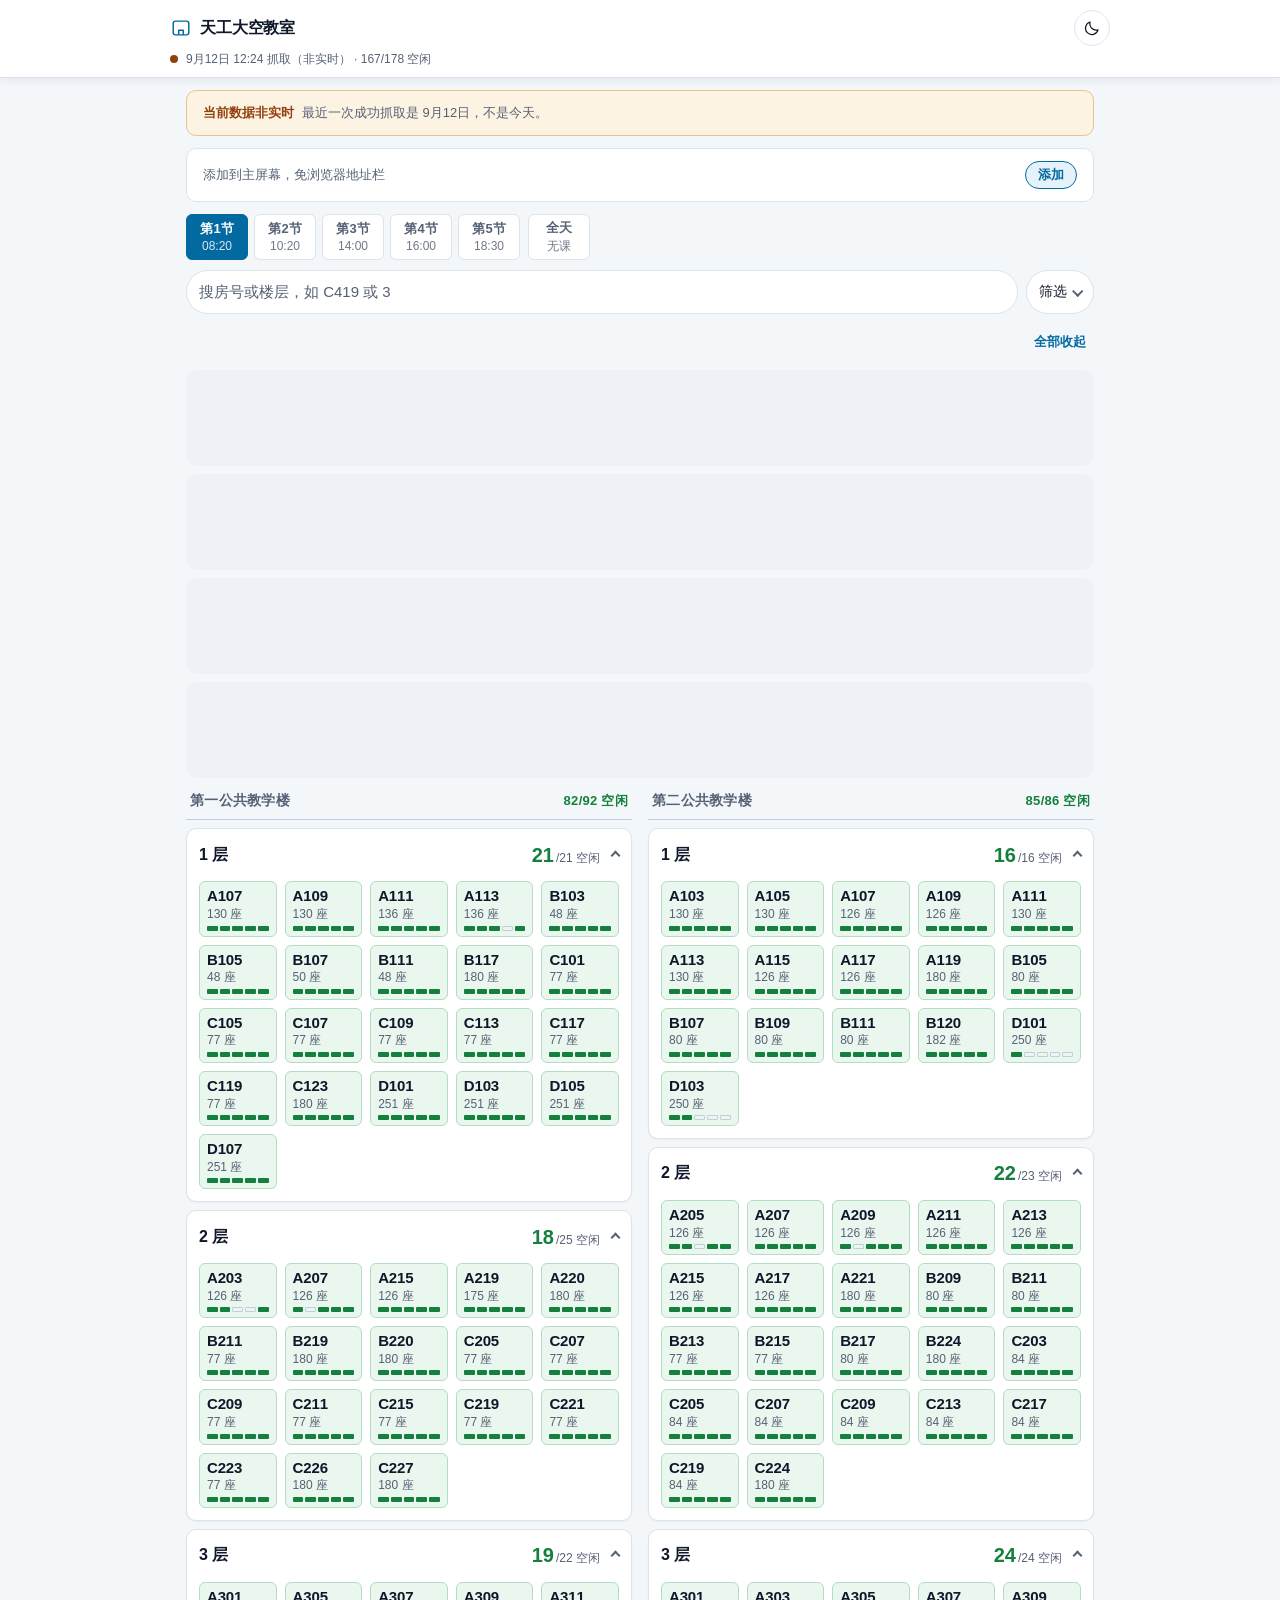
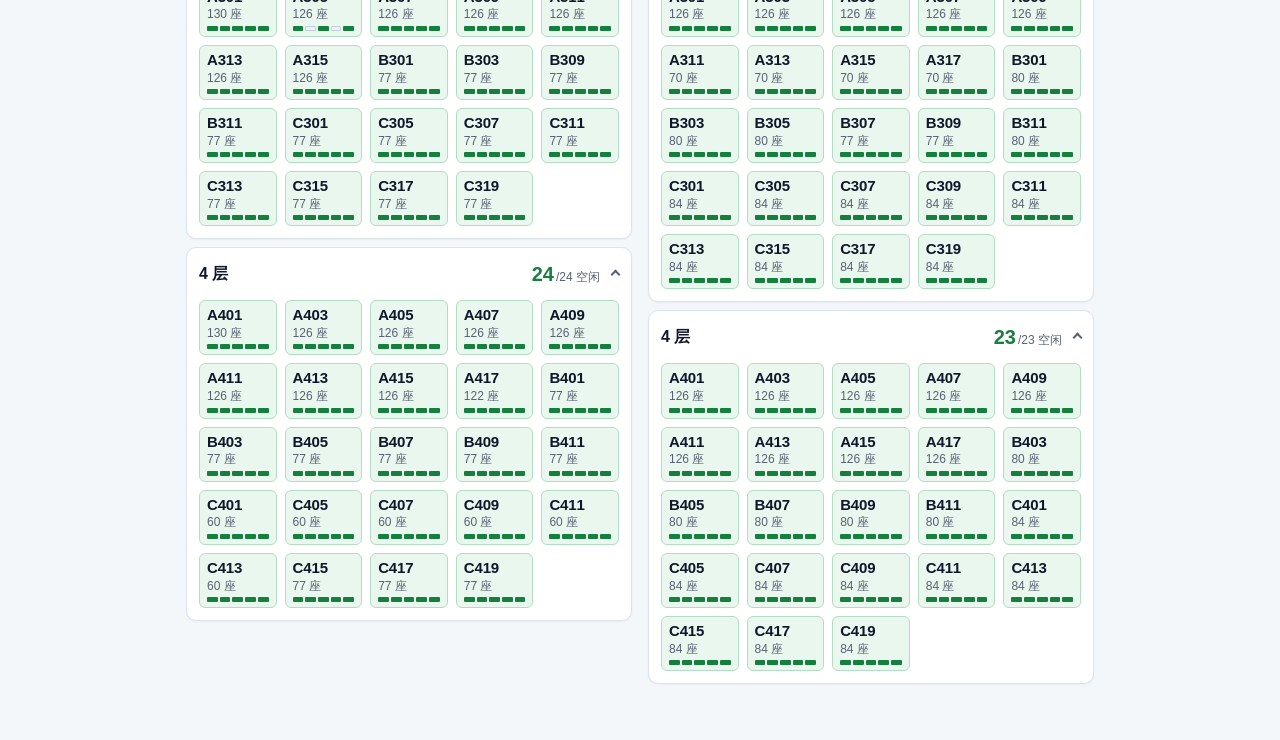
==== web/index.html @ 9347e37b "refactor(web): expand floors by default and inline rooms as chips The accordion made users click bef" ====
<!DOCTYPE html>
<html lang="zh-CN">
<head>
  <meta charset="UTF-8">
  <meta name="viewport" content="width=device-width, initial-scale=1.0, viewport-fit=cover">
  <title>天工大空教室 · 按楼栋楼层查</title>

  <meta name="description" content="天津工业大学空教室查询：按楼栋、楼层查看第一与第二公共教学楼的空闲教室，数据每日自动抓取自教务系统。">
  <meta name="theme-color" content="#0369a1">
  <meta name="apple-mobile-web-app-capable" content="yes">
  <meta name="apple-mobile-web-app-status-bar-style" content="black-translucent">
  <meta name="apple-mobile-web-app-title" content="天工空教室">

  <link rel="manifest" href="manifest.json">
  <link rel="stylesheet" href="style.css">
</head>
<body>

<header class="app-header">
  <div class="header-container">
    <div class="brand">
      <svg class="brand-mark" viewBox="0 0 24 24" width="22" height="22" aria-hidden="true">
        <rect x="3.5" y="4.5" width="17" height="15" rx="2.5" fill="none" stroke="currentColor" stroke-width="1.6"/>
        <path d="M9.5 19.5v-5h5v5" fill="none" stroke="currentColor" stroke-width="1.6" stroke-linejoin="round"/>
      </svg>
      <h1 class="brand-title">天工大空教室</h1>
    </div>
    <button id="themeToggleBtn" class="btn-icon" aria-label="切换深色或浅色模式">
      <svg class="icon-moon" viewBox="0 0 24 24" width="18" height="18" aria-hidden="true">
        <path d="M20 14.5A8.5 8.5 0 0 1 9.5 4a8.5 8.5 0 1 0 10.5 10.5z" fill="none" stroke="currentColor" stroke-width="1.6" stroke-linejoin="round"/>
      </svg>
      <svg class="icon-sun" viewBox="0 0 24 24" width="18" height="18" aria-hidden="true">
        <circle cx="12" cy="12" r="4" fill="none" stroke="currentColor" stroke-width="1.6"/>
        <path d="M12 3v2M12 19v2M3 12h2M19 12h2M5.6 5.6l1.4 1.4M17 17l1.4 1.4M18.4 5.6L17 7M7 17l-1.4 1.4" fill="none" stroke="currentColor" stroke-width="1.6" stroke-linecap="round"/>
      </svg>
    </button>
  </div>
  <div class="status-bar" role="status">
    <span id="statusDot" class="status-dot" data-state="loading"></span>
    <span id="statusText" class="status-text">正在读取教室数据…</span>
  </div>
</header>

<main class="main-content">

  <div id="staleBanner" class="banner" role="alert" hidden>
    <strong>当前数据非实时</strong>
    <span id="staleDetail">今日自动抓取尚未成功，以下为最近一次成功获取的结果。</span>
  </div>

  <div id="pwaInstallBanner" class="banner banner-quiet" hidden>
    <span>添加到主屏幕，免浏览器地址栏</span>
    <button id="installPwaBtn" class="btn-quiet">添加</button>
  </div>

  <div class="controls">
    <div id="slotGrid" class="slot-row" role="group" aria-label="选择节次"></div>

    <div class="controls-row">
      <div class="search-box">
        <input type="search" id="searchInput" class="search-input" placeholder="搜房号或楼层，如 C419 或 3" aria-label="搜索教室">
      </div>

      <details class="more" id="moreFilters">
        <summary class="more-summary">
          <span>筛选</span>
          <span class="more-badge" id="filterBadge" hidden></span>
        </summary>
        <div class="more-body">
          <div class="field">
            <span class="field-label">容量</span>
            <div id="capChips" class="chip-row" role="group" aria-label="按容量筛选">
              <button class="chip is-active" type="button" data-cap="all">不限</button>
              <button class="chip" type="button" data-cap="s">小 &lt;80</button>
              <button class="chip" type="button" data-cap="m">中 80–149</button>
              <button class="chip" type="button" data-cap="l">大 ≥150</button>
            </div>
          </div>

          <div class="field">
            <label class="field-label" for="sortSelect">排序</label>
            <select id="sortSelect" class="select" aria-label="排序方式">
              <option value="room_asc">按房号</option>
              <option value="cap_desc">按容量</option>
              <option value="free_slots">按连空节数</option>
            </select>
          </div>

          <label class="toggle">
            <input type="checkbox" id="showBusyCheckbox">
            <span>显示有课的教室</span>
          </label>

          <p class="legend">
            <span class="legend-item"><i class="seg is-free"></i>空闲</span>
            <span class="legend-item"><i class="seg is-busy"></i>有课</span>
            <span class="legend-note">每间教室下方五格，依次对应五大节</span>
          </p>
        </div>
      </details>
    </div>
  </div>

  <div class="content-toolbar">
    <button id="collapseAllBtn" class="link-btn" type="button">全部收起</button>
  </div>

  <div id="skeleton" class="skeleton" aria-hidden="true">
    <div class="skeleton-row"></div>
    <div class="skeleton-row"></div>
    <div class="skeleton-row"></div>
    <div class="skeleton-row"></div>
  </div>

  <div id="buildingGroups" class="building-groups" aria-live="polite"></div>

  <div id="emptyState" class="notice" hidden>
    <p class="notice-title">没有符合条件的教室</p>
    <p class="notice-desc">试着放宽节次或容量条件。</p>
  </div>

  <div id="errorState" class="notice" hidden>
    <p class="notice-title">无法加载数据</p>
    <p class="notice-desc">网络不可用，或 data/today.json 缺失。此处不会显示任何推测数据。</p>
  </div>

</main>

<script src="app.js"></script>
</body>
</html>
---- web/style.css ----
/* --------------------------------------------------------------------------
   天工大空教室 — 空间优先布局
   结构：状态（头部）→ 节次 → 楼栋 → 楼层（空闲概览 + 教室芯片）
   楼层默认展开：概览与明细同屏，收起是收起动作而非展开动作
   -------------------------------------------------------------------------- */

:root {
  --bg-page: #f4f7fa;
  --bg-surface: #ffffff;
  --bg-sunken: #eef2f7;
  --border: #dbe3ec;
  --border-strong: #c2cede;

  --text: #0f172a;
  --text-muted: #566175;

  --accent: #0369a1;
  --accent-hover: #075985;
  --accent-tint: #e6f2fa;
  --on-accent: #ffffff;

  --free: #15803d;
  --free-tint: #eaf7ee;
  --free-border: #b3ddc2;
  --warn: #92400e;
  --warn-tint: #fdf3e3;
  --warn-border: #e6c48a;
  --error: #a32d2d;

  --elevation-low: 0 1px 2px rgba(15, 23, 42, 0.05);
  --elevation-header: 0 2px 8px rgba(15, 23, 42, 0.08);
  --elevation-pop: 0 8px 24px rgba(15, 23, 42, 0.14);

  --sp-1: 4px;
  --sp-2: 8px;
  --sp-3: 12px;
  --sp-4: 16px;
  --sp-5: 20px;
  --sp-6: 24px;
  --sp-8: 32px;

  --radius-sm: 6px;
  --radius-md: 10px;
  --radius-pill: 999px;

  --font: -apple-system, BlinkMacSystemFont, "Segoe UI", "PingFang SC",
          "Hiragino Sans GB", "Microsoft YaHei", Roboto, sans-serif;
  --ease: 180ms cubic-bezier(0.22, 0.61, 0.36, 1);
}

[data-theme="dark"] {
  --bg-page: #0b0f19;
  --bg-surface: #131b2e;
  --bg-sunken: #0f1626;
  --border: #24314a;
  --border-strong: #33425f;

  --text: #f2f6fb;
  --text-muted: #a9b6c8;

  --accent: #38bdf8;
  --accent-hover: #7dd3fc;
  --accent-tint: #13293d;
  --on-accent: #05243a;

  --free: #4ade80;
  --free-tint: #14251b;
  --free-border: #2f6b45;
  --warn: #fbbf24;
  --warn-tint: #2c2213;
  --warn-border: #5c4a26;
  --error: #fca5a5;

  --elevation-low: 0 1px 2px rgba(0, 0, 0, 0.4);
  --elevation-header: 0 2px 10px rgba(0, 0, 0, 0.5);
  --elevation-pop: 0 10px 28px rgba(0, 0, 0, 0.6);
}

* {
  box-sizing: border-box;
  margin: 0;
  padding: 0;
  -webkit-tap-highlight-color: transparent;
}

body {
  background: var(--bg-page);
  color: var(--text);
  font-family: var(--font);
  font-size: 15px;
  line-height: 1.55;
  padding-bottom: calc(var(--sp-8) + env(safe-area-inset-bottom));
}

::selection {
  background: var(--accent);
  color: var(--on-accent);
}

:focus-visible {
  outline: 2px solid var(--accent);
  outline-offset: 2px;
  border-radius: var(--radius-sm);
}

/* ------------------------------------------------------------------ 头部 */

.app-header {
  position: sticky;
  top: 0;
  z-index: 40;
  background: var(--bg-surface);
  border-bottom: 1px solid var(--border);
  box-shadow: var(--elevation-header);
  padding: var(--sp-2) var(--sp-4) var(--sp-2);
  padding-top: calc(var(--sp-2) + env(safe-area-inset-top));
}

.header-container {
  max-width: 940px;
  margin: 0 auto;
  display: flex;
  align-items: center;
  justify-content: space-between;
  gap: var(--sp-3);
  min-height: 40px;
}

.brand {
  display: flex;
  align-items: center;
  gap: var(--sp-2);
  color: var(--accent);
}

.brand-title {
  font-size: 16px;
  font-weight: 600;
  color: var(--text);
  letter-spacing: -0.01em;
}

.btn-icon {
  display: flex;
  align-items: center;
  justify-content: center;
  width: 36px;
  height: 36px;
  background: var(--bg-surface);
  border: 1px solid var(--border);
  border-radius: var(--radius-pill);
  color: var(--text);
  cursor: pointer;
  transition: background var(--ease), border-color var(--ease);
}

.btn-icon:hover {
  background: var(--accent-tint);
  border-color: var(--accent);
}

[data-theme="dark"] .icon-moon { display: none; }
[data-theme="light"] .icon-sun { display: none; }

.status-bar {
  max-width: 940px;
  margin: 0 auto;
  display: flex;
  align-items: center;
  gap: var(--sp-2);
  font-size: 12px;
  color: var(--text-muted);
  padding-top: 2px;
}

.status-dot {
  width: 8px;
  height: 8px;
  border-radius: 50%;
  background: var(--border-strong);
  flex: none;
}

.status-dot[data-state="live"] { background: var(--free); }
.status-dot[data-state="stale"] { background: var(--warn); }
.status-dot[data-state="error"] { background: var(--error); }

/* ------------------------------------------------------------------ 主体 */

.main-content {
  max-width: 940px;
  margin: 0 auto;
  padding: var(--sp-3) var(--sp-4) var(--sp-6);
  display: flex;
  flex-direction: column;
  gap: var(--sp-3);
}

.banner {
  display: flex;
  align-items: baseline;
  flex-wrap: wrap;
  gap: var(--sp-2);
  padding: var(--sp-3) var(--sp-4);
  border: 1px solid var(--warn-border);
  border-radius: var(--radius-md);
  background: var(--warn-tint);
  color: var(--warn);
  font-size: 13px;
}

.banner strong { font-weight: 600; }
.banner span { color: var(--text-muted); }

.banner-quiet {
  border-color: var(--border);
  background: var(--bg-surface);
  color: var(--text-muted);
  align-items: center;
  justify-content: space-between;
}

.btn-quiet {
  border: 1px solid var(--accent);
  background: var(--accent-tint);
  color: var(--accent);
  font-size: 13px;
  font-weight: 600;
  padding: var(--sp-1) var(--sp-3);
  border-radius: var(--radius-pill);
  cursor: pointer;
}

/* ------------------------------------------------------------- 控件区 */

.controls {
  display: flex;
  flex-direction: column;
  gap: var(--sp-2);
}

.slot-row {
  display: flex;
  gap: 6px;
  overflow-x: auto;
  scrollbar-width: none;
  padding-bottom: 2px;
}

.slot-row::-webkit-scrollbar { display: none; }

.slot-chip {
  flex: 0 0 auto;
  min-width: 62px;
  display: flex;
  flex-direction: column;
  align-items: center;
  justify-content: center;
  gap: 1px;
  min-height: 46px;
  padding: var(--sp-1) var(--sp-2);
  background: var(--bg-surface);
  border: 1px solid var(--border);
  border-radius: var(--radius-sm);
  color: var(--text-muted);
  font-family: inherit;
  cursor: pointer;
  transition: background var(--ease), border-color var(--ease), color var(--ease);
}

.slot-chip:hover { border-color: var(--accent); }

.slot-chip.is-on {
  background: var(--accent);
  border-color: var(--accent);
  color: var(--on-accent);
}

.slot-chip-all { margin-left: 2px; }

.slot-name {
  font-size: 13px;
  font-weight: 600;
  white-space: nowrap;
}

.slot-time {
  font-size: 12px;
  font-variant-numeric: tabular-nums;
  opacity: 0.85;
}

.controls-row {
  display: flex;
  gap: var(--sp-2);
  align-items: flex-start;
}

.search-box { flex: 1 1 auto; min-width: 0; }

.search-input {
  width: 100%;
  min-height: 44px;
  padding: 0 var(--sp-3);
  background: var(--bg-surface);
  border: 1px solid var(--border);
  border-radius: var(--radius-pill);
  color: var(--text);
  font-family: inherit;
  font-size: 15px;
}

.search-input::placeholder { color: var(--text-muted); }
.search-input:focus { border-color: var(--accent); outline: none; }

/* -------------------------------------------------------- 更多筛选面板 */

.more {
  position: relative;
  flex: 0 0 auto;
}

.more-summary {
  display: flex;
  align-items: center;
  gap: 6px;
  min-height: 44px;
  padding: 0 var(--sp-3);
  background: var(--bg-surface);
  border: 1px solid var(--border);
  border-radius: var(--radius-pill);
  color: var(--text);
  font-size: 14px;
  cursor: pointer;
  list-style: none;
  user-select: none;
}

.more-summary::-webkit-details-marker { display: none; }

.more-summary::after {
  content: "";
  width: 6px;
  height: 6px;
  border-right: 2px solid var(--text-muted);
  border-bottom: 2px solid var(--text-muted);
  transform: rotate(45deg) translateY(-1px);
  transition: transform var(--ease);
}

.more[open] .more-summary {
  border-color: var(--accent);
  color: var(--accent);
  font-weight: 600;
}

.more[open] .more-summary::after { transform: rotate(-135deg) translateY(-1px); }

.more-badge {
  min-width: 18px;
  height: 18px;
  padding: 0 5px;
  border-radius: var(--radius-pill);
  background: var(--accent);
  color: var(--on-accent);
  font-size: 12px;
  font-weight: 600;
  line-height: 18px;
  text-align: center;
}

.more-body {
  position: absolute;
  top: calc(100% + 6px);
  right: 0;
  z-index: 50;
  width: min(300px, calc(100vw - 32px));
  display: flex;
  flex-direction: column;
  gap: var(--sp-3);
  padding: var(--sp-4);
  background: var(--bg-surface);
  border: 1px solid var(--border-strong);
  border-radius: var(--radius-md);
  box-shadow: var(--elevation-pop);
}

.field {
  display: flex;
  flex-direction: column;
  gap: var(--sp-2);
}

.field-label {
  font-size: 12px;
  font-weight: 600;
  color: var(--text-muted);
  letter-spacing: 0.02em;
}

.select {
  min-height: 40px;
  padding: 0 var(--sp-3);
  background: var(--bg-sunken);
  border: 1px solid var(--border);
  border-radius: var(--radius-sm);
  color: var(--text);
  font-family: inherit;
  font-size: 14px;
  cursor: pointer;
}

.chip-row {
  display: flex;
  gap: 6px;
  flex-wrap: wrap;
}

.chip {
  min-height: 34px;
  padding: 0 var(--sp-3);
  background: var(--bg-sunken);
  border: 1px solid var(--border);
  border-radius: var(--radius-pill);
  color: var(--text-muted);
  font-family: inherit;
  font-size: 13px;
  cursor: pointer;
  transition: background var(--ease), border-color var(--ease), color var(--ease);
}

.chip:hover { border-color: var(--accent); }

.chip.is-active {
  background: var(--accent-tint);
  border-color: var(--accent);
  color: var(--accent);
  font-weight: 600;
}

.toggle {
  display: flex;
  align-items: center;
  gap: var(--sp-2);
  font-size: 14px;
  color: var(--text);
  cursor: pointer;
}

.toggle input {
  width: 18px;
  height: 18px;
  accent-color: var(--accent);
  cursor: pointer;
}

.legend {
  display: flex;
  align-items: center;
  flex-wrap: wrap;
  gap: var(--sp-2);
  padding-top: var(--sp-2);
  border-top: 1px solid var(--border);
  font-size: 12px;
  color: var(--text-muted);
}

.legend-item { display: inline-flex; align-items: center; gap: 6px; }
.legend-note { flex: 1 1 100%; }

/* --------------------------------------------------------------- 工具行 */

.content-toolbar {
  display: flex;
  justify-content: flex-end;
}

.link-btn {
  min-height: 32px;
  padding: 0 var(--sp-2);
  background: none;
  border: none;
  color: var(--accent);
  font-family: inherit;
  font-size: 13px;
  font-weight: 600;
  cursor: pointer;
  border-radius: var(--radius-sm);
}

.link-btn:hover { text-decoration: underline; }

/* --------------------------------------------------------------- 骨架屏 */

.skeleton {
  display: flex;
  flex-direction: column;
  gap: var(--sp-2);
}

.skeleton-row {
  height: 96px;
  border-radius: var(--radius-md);
  background: var(--bg-sunken);
  animation: pulse 1.2s ease-in-out infinite;
}

@keyframes pulse {
  0%, 100% { opacity: 1; }
  50% { opacity: 0.45; }
}

@media (prefers-reduced-motion: reduce) {
  .skeleton-row { animation: none; }
}

/* --------------------------------------------- 楼栋 → 楼层 → 教室芯片 */

.building-groups {
  display: grid;
  gap: var(--sp-5);
  align-items: start;
}

@media (min-width: 880px) {
  .building-groups { grid-template-columns: 1fr 1fr; gap: var(--sp-4); }
}

.building-name {
  display: flex;
  align-items: baseline;
  justify-content: space-between;
  gap: var(--sp-2);
  font-size: 14px;
  font-weight: 600;
  color: var(--text-muted);
  letter-spacing: 0.02em;
  padding: 0 var(--sp-1) var(--sp-2);
  margin-bottom: var(--sp-2);
  border-bottom: 1px solid var(--border-strong);
}

.building-meta {
  font-size: 13px;
  font-weight: 600;
  color: var(--free);
  font-variant-numeric: tabular-nums;
}

.floor-list {
  display: flex;
  flex-direction: column;
  gap: var(--sp-2);
}

.floor-card {
  background: var(--bg-surface);
  border: 1px solid var(--border);
  border-radius: var(--radius-md);
  box-shadow: var(--elevation-low);
  overflow: hidden;
}

.floor-heading { font-size: inherit; font-weight: inherit; }

.floor-head {
  display: flex;
  align-items: center;
  gap: var(--sp-3);
  width: 100%;
  min-height: 52px;
  padding: 0 var(--sp-3);
  background: none;
  border: none;
  color: var(--text);
  font-family: inherit;
  font-size: 15px;
  text-align: left;
  cursor: pointer;
}

.floor-head:hover { background: var(--bg-sunken); }

.floor-name {
  font-size: 16px;
  font-weight: 700;
  letter-spacing: -0.01em;
  flex: none;
}

.floor-free {
  margin-left: auto;
  display: inline-flex;
  align-items: baseline;
  gap: 2px;
  font-variant-numeric: tabular-nums;
}

.floor-free b {
  font-size: 20px;
  font-weight: 700;
  line-height: 1.1;
  color: var(--free);
}

.floor-free i {
  font-style: normal;
  font-size: 12px;
  color: var(--text-muted);
}

.floor-card.is-full .floor-free b { color: var(--text-muted); }
.floor-card.is-full .floor-free i { color: var(--text-muted); }

.chevron {
  width: 7px;
  height: 7px;
  flex: none;
  border-right: 2px solid var(--text-muted);
  border-bottom: 2px solid var(--text-muted);
  transform: rotate(-135deg);
  transition: transform var(--ease);
}

.floor-head[aria-expanded="false"] .chevron { transform: rotate(45deg); }

.room-grid {
  list-style: none;
  display: grid;
  grid-template-columns: repeat(auto-fill, minmax(66px, 1fr));
  gap: var(--sp-2);
  padding: 0 var(--sp-3) var(--sp-3);
}

.room-chip {
  display: flex;
  flex-direction: column;
  gap: 1px;
  padding: 5px 7px 5px;
  border: 1px solid var(--free-border);
  border-radius: var(--radius-sm);
  background: var(--free-tint);
}

.room-chip .rc-no {
  font-size: 15px;
  font-weight: 600;
  letter-spacing: -0.01em;
  line-height: 1.25;
}

.room-chip .rc-seats {
  font-size: 12px;
  color: var(--text-muted);
  font-variant-numeric: tabular-nums;
  line-height: 1.2;
}

.room-chip .rc-strip {
  display: grid;
  grid-template-columns: repeat(5, 1fr);
  gap: 2px;
  height: 5px;
  margin-top: 3px;
}

.room-chip.is-busy {
  background: var(--bg-sunken);
  border: 1px dashed var(--border-strong);
}

.room-chip.is-busy .rc-no {
  color: var(--text-muted);
  font-weight: 500;
}

.seg {
  display: block;
  height: 100%;
  border-radius: 1px;
}

.seg.is-free { background: var(--free); }

.seg.is-busy {
  background: transparent;
  border: 1px solid var(--border-strong);
}

.room-hint {
  grid-column: 1 / -1;
  padding: var(--sp-2) var(--sp-1) var(--sp-1);
  font-size: 13px;
  color: var(--text-muted);
}

/* ----------------------------------------------------------- 空态与错误 */

.notice {
  padding: var(--sp-8) var(--sp-4);
  text-align: center;
  background: var(--bg-surface);
  border: 1px dashed var(--border-strong);
  border-radius: var(--radius-md);
}

.notice-title {
  font-size: 15px;
  font-weight: 600;
  margin-bottom: var(--sp-1);
}

.notice-desc {
  font-size: 13px;
  color: var(--text-muted);
}
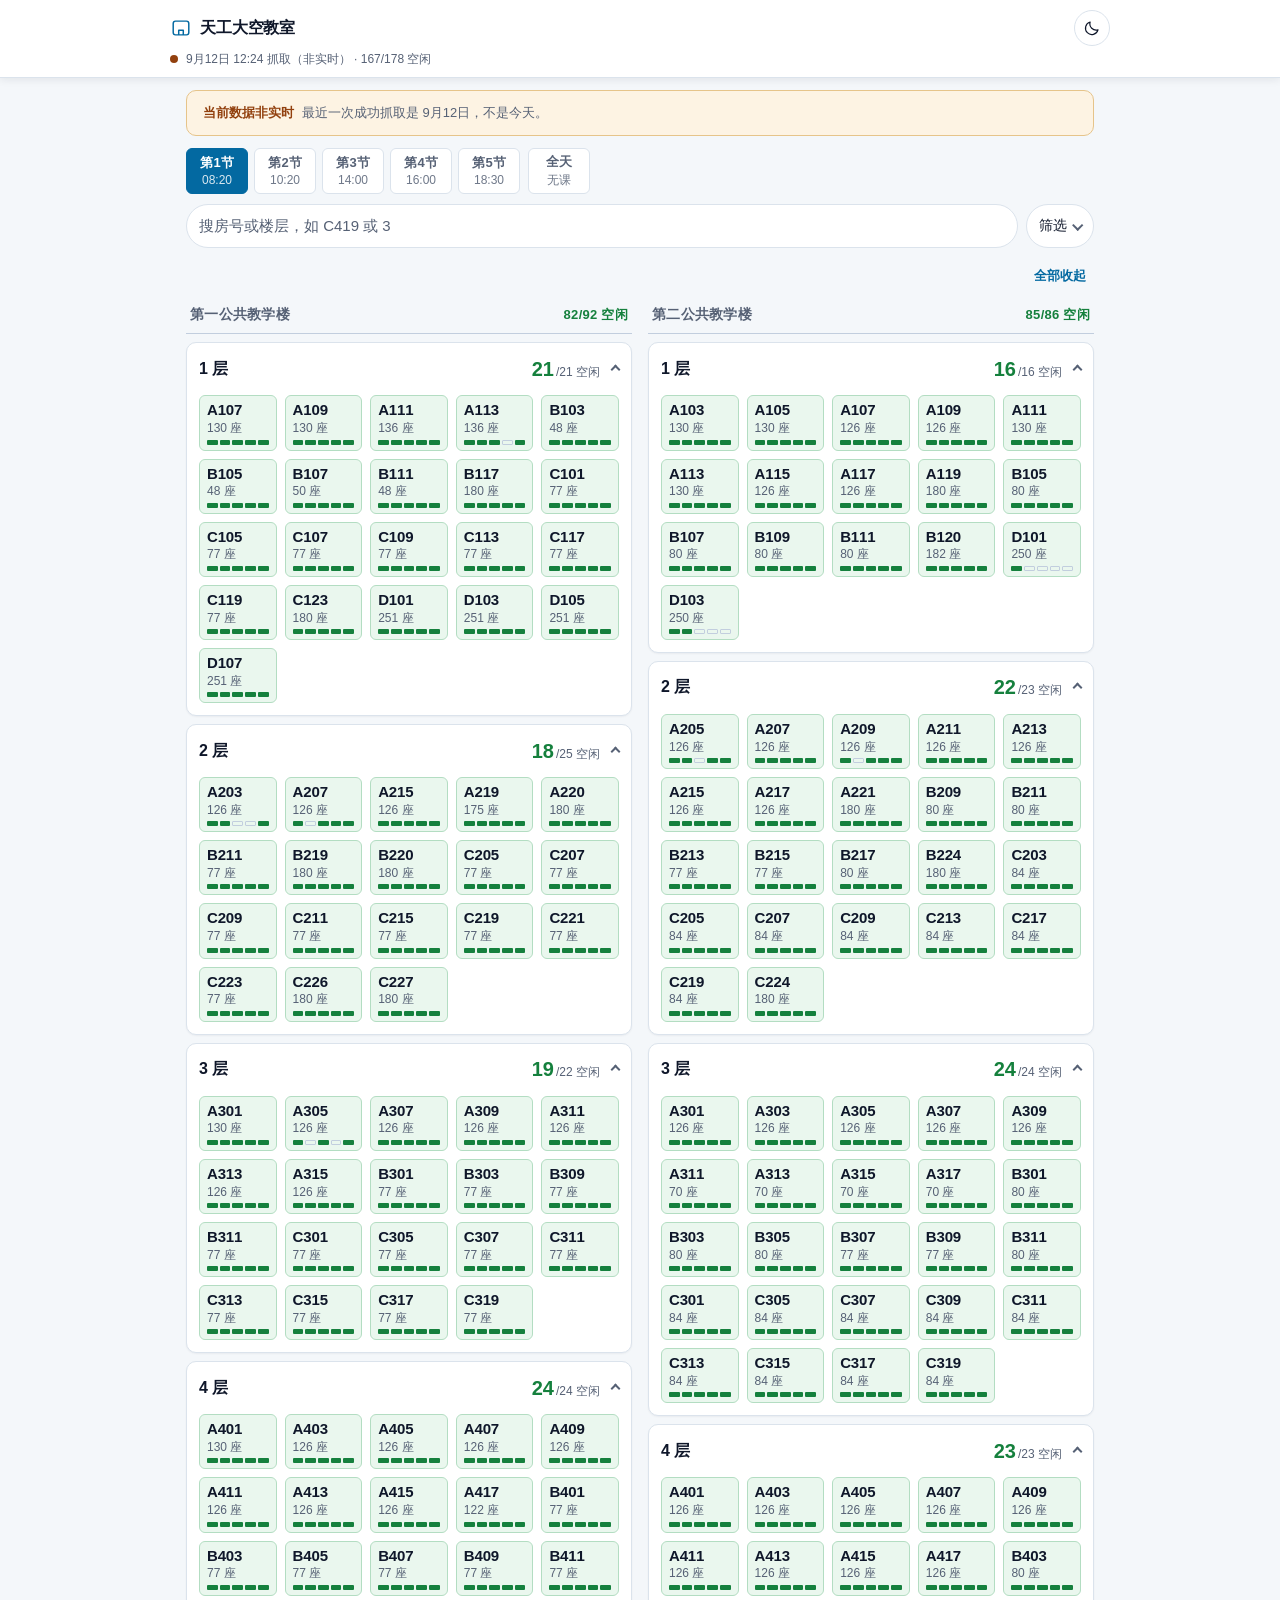
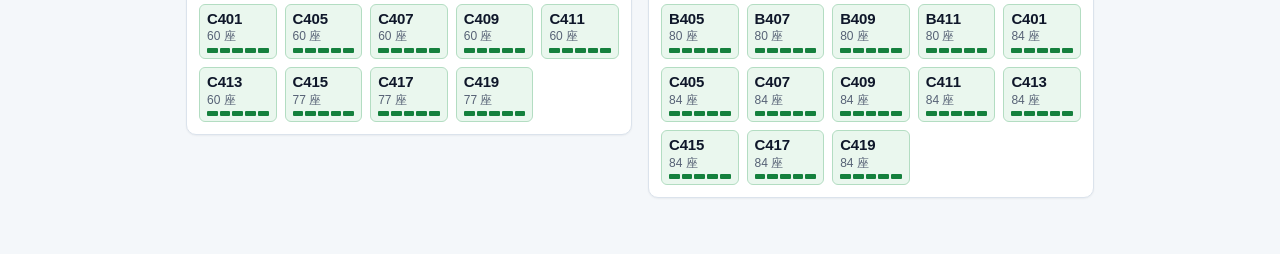
==== commit e3afa991: "fix(web): make the hidden attribute actually hide The skeleton screen never disappeared, so every vi" ====
--- a/web/index.html
+++ b/web/index.html
@@ -106,7 +106,7 @@
   </div>
 
   <div id="skeleton" class="skeleton" aria-hidden="true">
-    <div class="skeleton-row"></div>
+    <div class="skeleton-label"></div>
     <div class="skeleton-row"></div>
     <div class="skeleton-row"></div>
     <div class="skeleton-row"></div>
--- a/web/style.css
+++ b/web/style.css
@@ -81,6 +81,13 @@
   margin: 0;
   padding: 0;
   -webkit-tap-highlight-color: transparent;
+}
+
+/* [hidden] 只有浏览器默认样式 display:none，会被下面的 .banner{display:flex}
+   / .skeleton{display:flex} / .building-groups{display:grid} / .room-grid{display:grid}
+   压掉，必须显式兜底，否则隐藏全失效。 */
+[hidden] {
+  display: none !important;
 }
 
 body {
@@ -498,19 +505,29 @@
   gap: var(--sp-2);
 }
 
+.skeleton-label,
 .skeleton-row {
-  height: 96px;
   border-radius: var(--radius-md);
   background: var(--bg-sunken);
   animation: pulse 1.2s ease-in-out infinite;
 }
 
+.skeleton-label {
+  height: 14px;
+  width: 40%;
+  margin-top: var(--sp-2);
+}
+
+/* 与楼层卡（表头 + 芯片网格）同高，避免加载完成后页面跳动 */
+.skeleton-row { height: 132px; }
+
 @keyframes pulse {
   0%, 100% { opacity: 1; }
   50% { opacity: 0.45; }
 }
 
 @media (prefers-reduced-motion: reduce) {
+  .skeleton-label,
   .skeleton-row { animation: none; }
 }
 
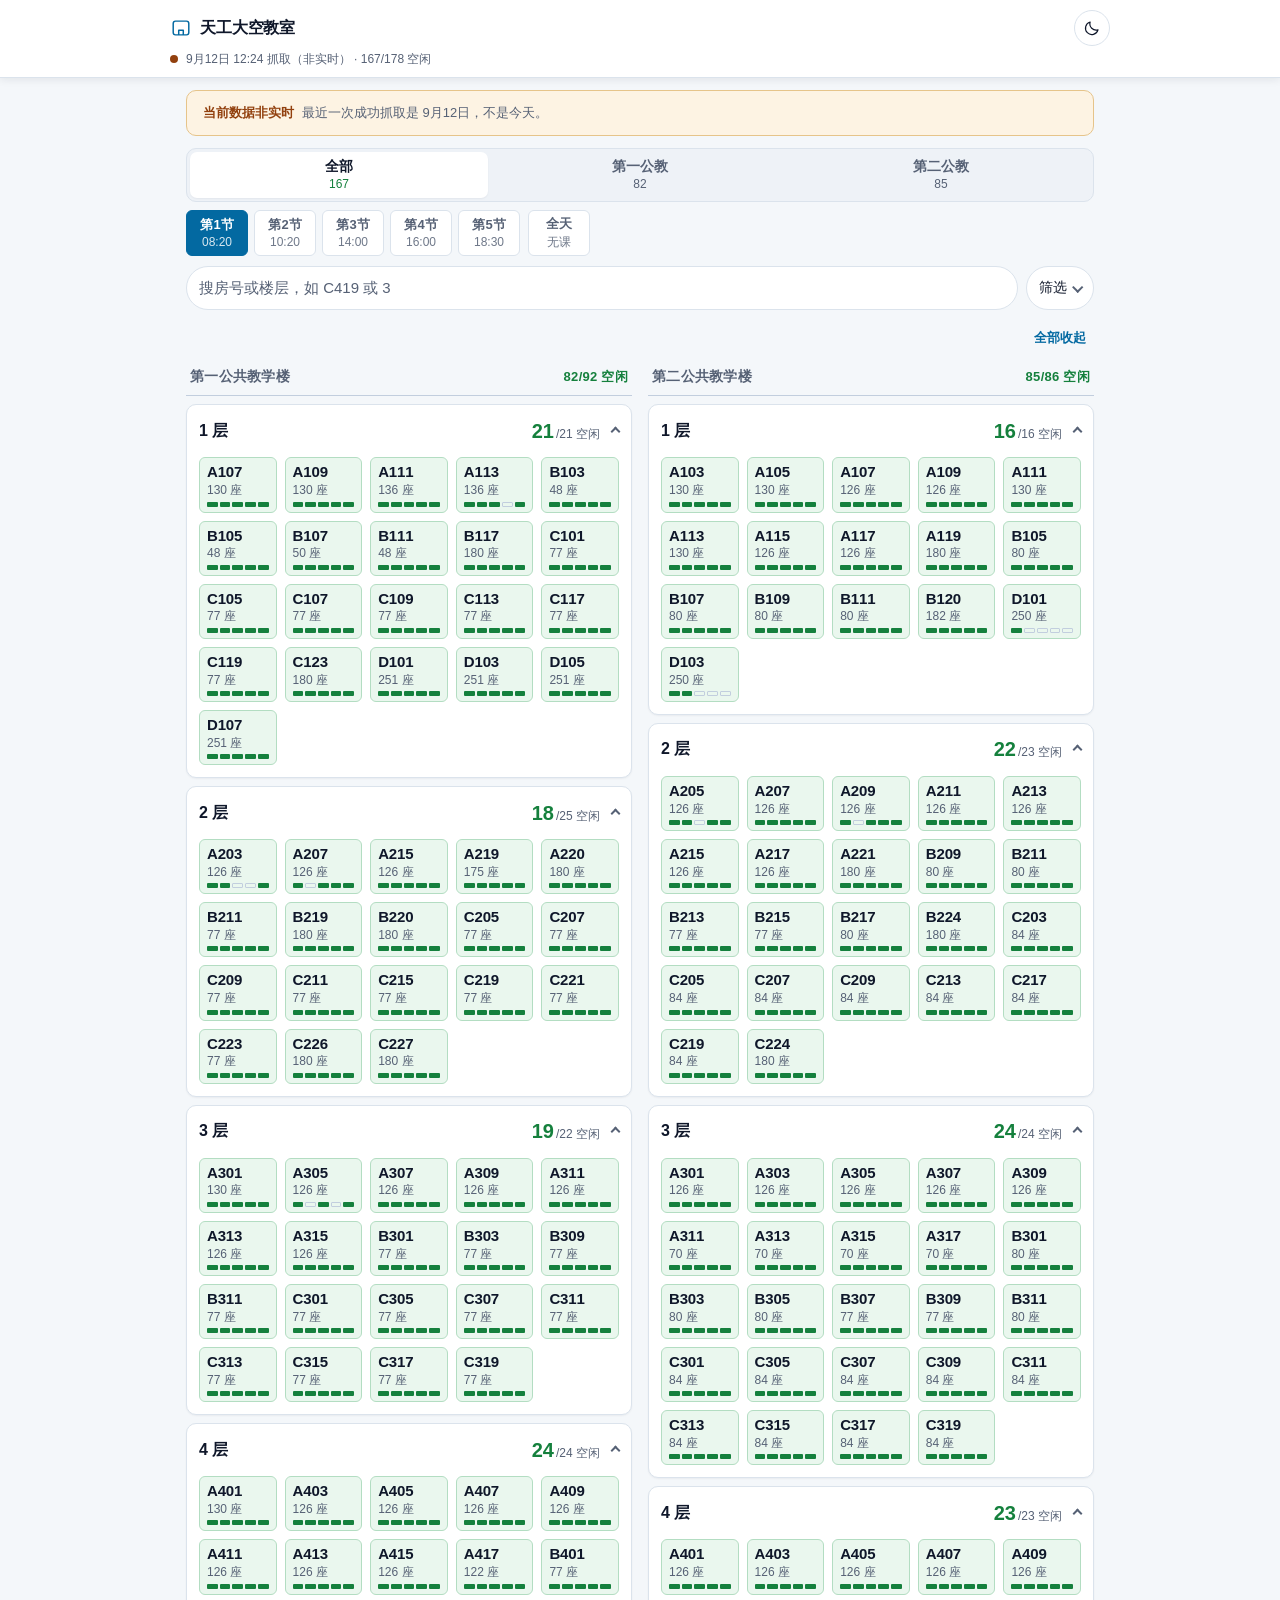
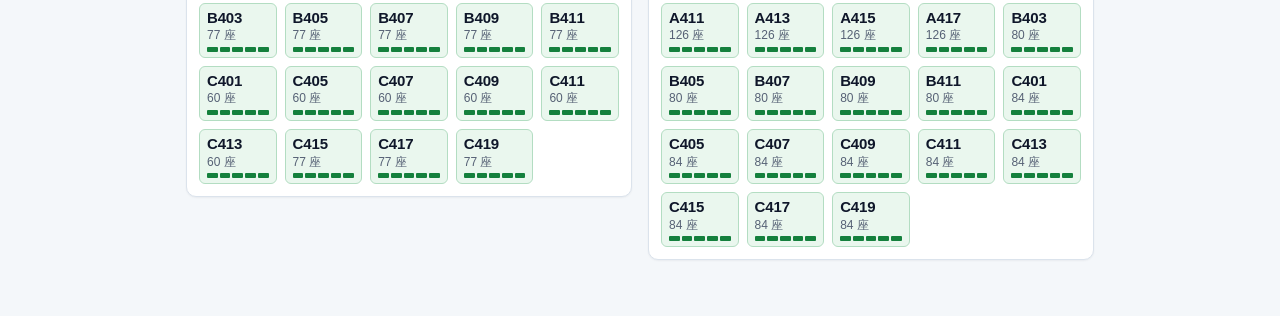
==== commit 6eb5d59b: "feat(web): add building selector with a remembered default The building axis is the first dimension " ====
--- a/web/index.html
+++ b/web/index.html
@@ -54,6 +54,8 @@
   </div>
 
   <div class="controls">
+    <div id="buildingTabs" class="seg-row" role="group" aria-label="选择楼栋"></div>
+
     <div id="slotGrid" class="slot-row" role="group" aria-label="选择节次"></div>
 
     <div class="controls-row">
@@ -102,6 +104,10 @@
   </div>
 
   <div class="content-toolbar">
+    <label class="switch" id="defaultWrap" hidden>
+      <input type="checkbox" id="defaultBuildingCheck">
+      <span id="defaultBuildingLabel">设为默认</span>
+    </label>
     <button id="collapseAllBtn" class="link-btn" type="button">全部收起</button>
   </div>
 
--- a/web/style.css
+++ b/web/style.css
@@ -29,7 +29,8 @@
 
   --elevation-low: 0 1px 2px rgba(15, 23, 42, 0.05);
   --elevation-header: 0 2px 8px rgba(15, 23, 42, 0.08);
-  --elevation-pop: 0 8px 24px rgba(15, 23, 42, 0.14);
+  /* 浮层靠 1px 边框定义轮廓，阴影只负责"离开页面"的一点点暗示，不用大范围模糊 */
+  --elevation-pop: 0 2px 6px rgba(15, 23, 42, 0.12);
 
   --sp-1: 4px;
   --sp-2: 8px;
@@ -73,7 +74,7 @@
 
   --elevation-low: 0 1px 2px rgba(0, 0, 0, 0.4);
   --elevation-header: 0 2px 10px rgba(0, 0, 0, 0.5);
-  --elevation-pop: 0 10px 28px rgba(0, 0, 0, 0.6);
+  --elevation-pop: 0 2px 8px rgba(0, 0, 0, 0.55);
 }
 
 * {
@@ -245,6 +246,57 @@
   flex-direction: column;
   gap: var(--sp-2);
 }
+
+/* 楼栋是一级维度（先定位空间），所以做成整块分段控件，视觉权重高于节次芯片 */
+.seg-row {
+  display: flex;
+  gap: 3px;
+  padding: 3px;
+  background: var(--bg-sunken);
+  border: 1px solid var(--border);
+  border-radius: var(--radius-md);
+}
+
+.seg-btn {
+  flex: 1 1 0;
+  min-width: 0;
+  display: flex;
+  flex-direction: column;
+  align-items: center;
+  justify-content: center;
+  gap: 1px;
+  min-height: 46px;
+  padding: var(--sp-1) 6px;
+  background: transparent;
+  border: none;
+  border-radius: 7px;
+  color: var(--text-muted);
+  font-family: inherit;
+  cursor: pointer;
+  transition: background var(--ease), color var(--ease);
+}
+
+.seg-btn:hover { color: var(--text); }
+
+.seg-btn.is-on {
+  background: var(--bg-surface);
+  color: var(--text);
+  box-shadow: var(--elevation-low);
+}
+
+.seg-label {
+  font-size: 14px;
+  font-weight: 600;
+  white-space: nowrap;
+}
+
+.seg-count {
+  font-size: 12px;
+  color: var(--text-muted);
+  font-variant-numeric: tabular-nums;
+}
+
+.seg-btn.is-on .seg-count { color: var(--free); }
 
 .slot-row {
   display: flex;
@@ -479,10 +531,32 @@
 
 .content-toolbar {
   display: flex;
-  justify-content: flex-end;
-}
+  align-items: center;
+  gap: var(--sp-3);
+  min-height: 32px;
+}
+
+.switch {
+  display: inline-flex;
+  align-items: center;
+  gap: 6px;
+  font-size: 13px;
+  color: var(--text-muted);
+  cursor: pointer;
+  user-select: none;
+}
+
+.switch input {
+  width: 16px;
+  height: 16px;
+  accent-color: var(--accent);
+  cursor: pointer;
+}
+
+.switch input:checked + span { color: var(--accent); font-weight: 600; }
 
 .link-btn {
+  margin-left: auto;
   min-height: 32px;
   padding: 0 var(--sp-2);
   background: none;
@@ -539,8 +613,12 @@
   align-items: start;
 }
 
+/* auto-fit：选中单栋楼时自动铺满整行，两栋时并排 */
 @media (min-width: 880px) {
-  .building-groups { grid-template-columns: 1fr 1fr; gap: var(--sp-4); }
+  .building-groups {
+    grid-template-columns: repeat(auto-fit, minmax(360px, 1fr));
+    gap: var(--sp-4);
+  }
 }
 
 .building-name {
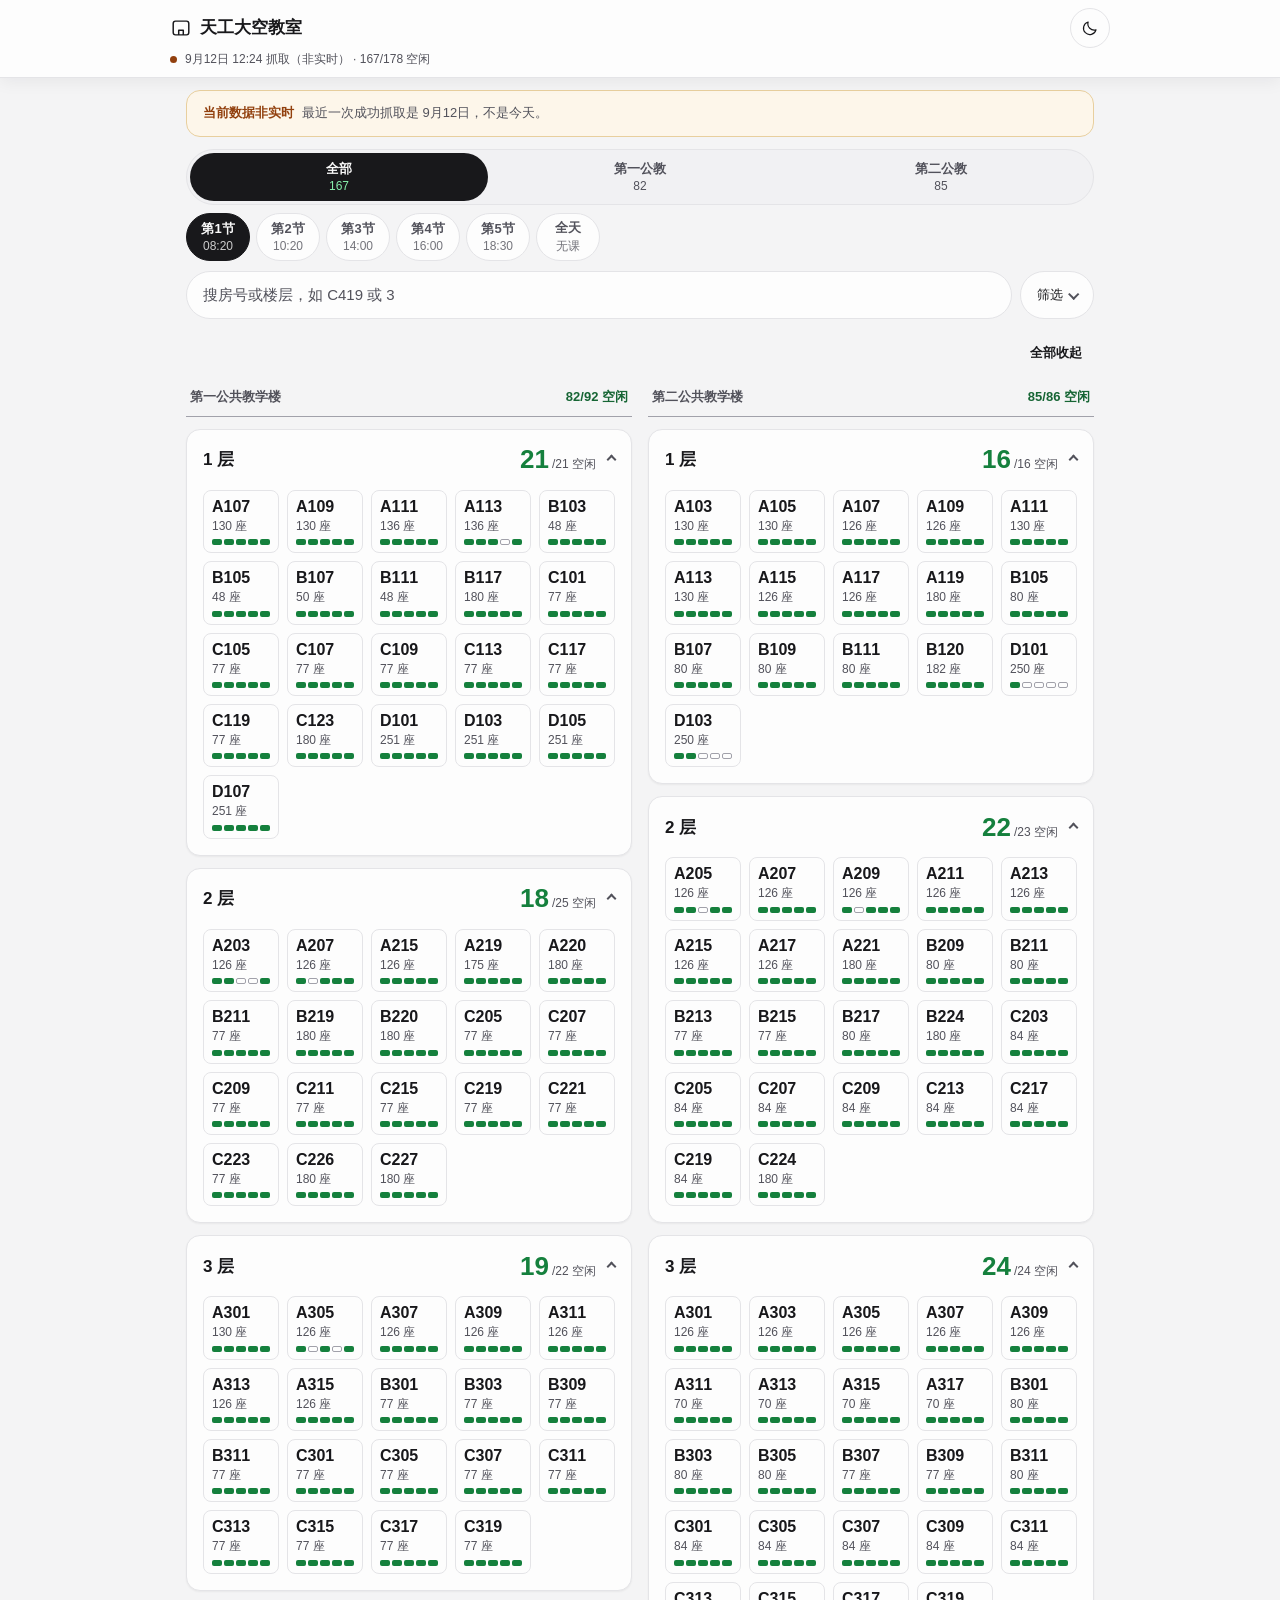
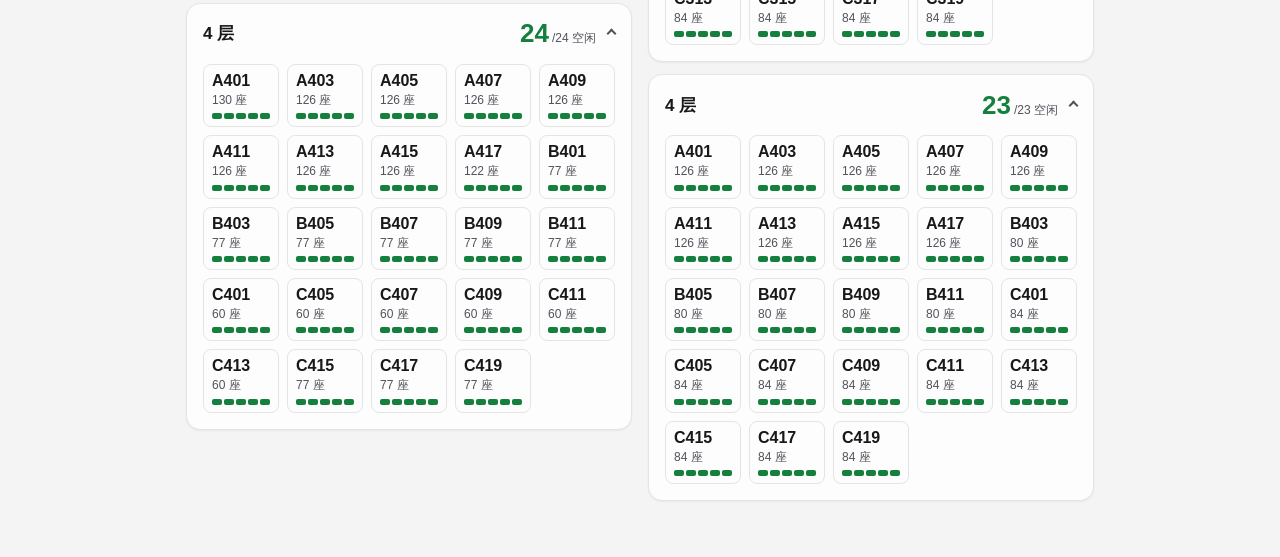
==== commit bb2a4183: "feat(web): rebuild the visual system around semantic colour Colour now carries meaning and nothing e" ====
--- a/web/index.html
+++ b/web/index.html
@@ -6,12 +6,29 @@
   <title>天工大空教室 · 按楼栋楼层查</title>
 
   <meta name="description" content="天津工业大学空教室查询：按楼栋、楼层查看第一与第二公共教学楼的空闲教室，数据每日自动抓取自教务系统。">
-  <meta name="theme-color" content="#0369a1">
+  <meta name="color-scheme" content="light dark">
+  <meta name="theme-color" content="#f4f4f5">
   <meta name="apple-mobile-web-app-capable" content="yes">
   <meta name="apple-mobile-web-app-status-bar-style" content="black-translucent">
   <meta name="apple-mobile-web-app-title" content="天工空教室">
 
   <link rel="manifest" href="manifest.json">
+
+  <!-- 主题必须在样式表之前定下来：否则深色偏好的用户会先看到一帧浅色，
+       同时状态栏颜色也要在首帧就正确。 -->
+  <script>
+    (function () {
+      var theme;
+      try { theme = localStorage.getItem('theme'); } catch (e) { theme = null; }
+      if (theme !== 'light' && theme !== 'dark') {
+        theme = window.matchMedia('(prefers-color-scheme: dark)').matches ? 'dark' : 'light';
+      }
+      document.documentElement.setAttribute('data-theme', theme);
+      var meta = document.querySelector('meta[name="theme-color"]');
+      if (meta) meta.setAttribute('content', theme === 'dark' ? '#0c0c0e' : '#f4f4f5');
+    })();
+  </script>
+
   <link rel="stylesheet" href="style.css">
 </head>
 <body>
@@ -74,7 +91,7 @@
             <div id="capChips" class="chip-row" role="group" aria-label="按容量筛选">
               <button class="chip is-active" type="button" data-cap="all">不限</button>
               <button class="chip" type="button" data-cap="s">小 &lt;80</button>
-              <button class="chip" type="button" data-cap="m">中 80–149</button>
+              <button class="chip" type="button" data-cap="m">中 80-149</button>
               <button class="chip" type="button" data-cap="l">大 ≥150</button>
             </div>
           </div>
--- a/web/style.css
+++ b/web/style.css
@@ -1,36 +1,64 @@
 /* --------------------------------------------------------------------------
-   天工大空教室 — 空间优先布局
-   结构：状态（头部）→ 节次 → 楼栋 → 楼层（空闲概览 + 教室芯片）
+   天工大空教室 — 视觉系统
+
+   结构：状态（头部）→ 楼栋 → 节次 → 楼层卡（空闲概览 + 教室芯片网格）
    楼层默认展开：概览与明细同屏，收起是收起动作而非展开动作
+
+   色彩策略 ------------------------------------------------------------------
+   颜色只表达语义，不表达装饰。整站只有三种有色信息：
+     绿 = 有空位（本产品的全部意义）
+     琥珀 = 数据非实时（真实告警）
+     红 = 加载失败
+   交互态（选中/悬停/焦点）一律用中性墨色 —— 不占用色相，
+   避免与"绿=空闲"争夺注意力，也让数据区的绿真正凸显出来。
+
+   形状策略 ------------------------------------------------------------------
+   --radius-control 所有可交互控件（按钮/芯片/输入框/分段控件）
+   --radius-surface 所有容器（卡片/面板/横幅/浮层）
+   --radius-mark    数据刻度（五段日条）
+   除这三个之外不出现别的圆角值。
    -------------------------------------------------------------------------- */
 
 :root {
-  --bg-page: #f4f7fa;
-  --bg-surface: #ffffff;
-  --bg-sunken: #eef2f7;
-  --border: #dbe3ec;
-  --border-strong: #c2cede;
-
-  --text: #0f172a;
-  --text-muted: #566175;
-
-  --accent: #0369a1;
-  --accent-hover: #075985;
-  --accent-tint: #e6f2fa;
-  --on-accent: #ffffff;
-
+  color-scheme: light;
+
+  /* 中性底色：无蓝调。之前的蓝灰底会把"校园蓝"带进数据区 */
+  --bg-page: #f4f4f5;
+  --bg-surface: #fdfdfd;
+  --bg-sunken: #f1f1f3;
+  --border: #e4e4e7;
+  --border-strong: #a1a1aa;
+
+  --text: #18181b;
+  --text-muted: #52525b;
+
+  /* 墨色 = 交互色。近黑而非纯黑（纯黑在浅色底上过硬、无层次） */
+  --ink: #18181b;
+  --on-ink: #fafafa;
+  --ink-tint: #f1f1f3;
+
+  /* 语义：绿 = 空闲 */
   --free: #15803d;
-  --free-tint: #eaf7ee;
-  --free-border: #b3ddc2;
+  --free-tint: #f0f7f2;
+  --free-border: #bcdcc6;
+  /* 13px 级小字用的绿：#15803d 落在灰底上只有 4.46:1，差一点点不达标 */
+  --free-text: #166534;
+  /* 墨底上的绿：深绿落在近黑上是不可读的，需要一个亮色替身 */
+  --free-on-ink: #86efac;
+
+  /* 语义：琥珀 = 数据非实时 */
   --warn: #92400e;
-  --warn-tint: #fdf3e3;
-  --warn-border: #e6c48a;
-  --error: #a32d2d;
-
-  --elevation-low: 0 1px 2px rgba(15, 23, 42, 0.05);
-  --elevation-header: 0 2px 8px rgba(15, 23, 42, 0.08);
-  /* 浮层靠 1px 边框定义轮廓，阴影只负责"离开页面"的一点点暗示，不用大范围模糊 */
-  --elevation-pop: 0 2px 6px rgba(15, 23, 42, 0.12);
+  --warn-tint: #fdf6ea;
+  --warn-border: #e8cf9e;
+
+  /* 语义：红 = 加载失败 */
+  --error: #b42318;
+
+  /* 阴影一律染成中性背景色，不用蓝黑（蓝黑在灰底上会发紫） */
+  --elevation-low: 0 1px 2px rgba(24, 24, 27, 0.05);
+  --elevation-header: 0 4px 16px rgba(24, 24, 27, 0.06);
+  /* 浮层靠 1px 边框定义轮廓，阴影只负责"离开页面"的一点点暗示 */
+  --elevation-pop: 0 2px 6px rgba(24, 24, 27, 0.1);
 
   --sp-1: 4px;
   --sp-2: 8px;
@@ -40,41 +68,60 @@
   --sp-6: 24px;
   --sp-8: 32px;
 
-  --radius-sm: 6px;
-  --radius-md: 10px;
-  --radius-pill: 999px;
+  --radius-control: 999px;
+  --radius-surface: 14px;
+  --radius-mark: 2px;
 
   --font: -apple-system, BlinkMacSystemFont, "Segoe UI", "PingFang SC",
-          "Hiragino Sans GB", "Microsoft YaHei", Roboto, sans-serif;
-  --ease: 180ms cubic-bezier(0.22, 0.61, 0.36, 1);
+          "Hiragino Sans GB", "Microsoft YaHei", "Source Han Sans SC",
+          Roboto, sans-serif;
+
+  /* 字号刻度：5 档，每档之间有可辨的跨度，避免 13/14/15 挤在一起 */
+  --fs-display: 26px;
+  --fs-title: 17px;
+  --fs-body: 15px;
+  --fs-sm: 13px;
+  --fs-xs: 12px;
+
+  --ease: 160ms cubic-bezier(0.2, 0, 0, 1);
 }
 
 [data-theme="dark"] {
-  --bg-page: #0b0f19;
-  --bg-surface: #131b2e;
-  --bg-sunken: #0f1626;
-  --border: #24314a;
-  --border-strong: #33425f;
-
-  --text: #f2f6fb;
-  --text-muted: #a9b6c8;
-
-  --accent: #38bdf8;
-  --accent-hover: #7dd3fc;
-  --accent-tint: #13293d;
-  --on-accent: #05243a;
+  color-scheme: dark;
+
+  /* 中性石墨，不用纯黑 —— 纯黑会让层次压平 */
+  --bg-page: #0c0c0e;
+  --bg-surface: #171719;
+  --bg-sunken: #121214;
+  --border: #2a2a2e;
+  --border-strong: #52525b;
+
+  --text: #f4f4f5;
+  --text-muted: #a1a1aa;
+
+  /* 暗色下墨色反转：选中态 = 亮底 + 深字 */
+  --ink: #fafafa;
+  --on-ink: #18181b;
+  --ink-tint: #26262a;
 
   --free: #4ade80;
-  --free-tint: #14251b;
+  --free-tint: #13251a;
   --free-border: #2f6b45;
+  --free-text: #4ade80;
+  --free-on-ink: #15803d;
+
   --warn: #fbbf24;
-  --warn-tint: #2c2213;
+  --warn-tint: #2a2113;
   --warn-border: #5c4a26;
-  --error: #fca5a5;
+
+  --error: #fda4a4;
 
   --elevation-low: 0 1px 2px rgba(0, 0, 0, 0.4);
-  --elevation-header: 0 2px 10px rgba(0, 0, 0, 0.5);
+  --elevation-header: 0 4px 16px rgba(0, 0, 0, 0.45);
   --elevation-pop: 0 2px 8px rgba(0, 0, 0, 0.55);
+
+  /* 亮字压暗底会显得过粗，这一行让笔画回到正常字重 */
+  -webkit-font-smoothing: antialiased;
 }
 
 * {
@@ -84,6 +131,10 @@
   -webkit-tap-highlight-color: transparent;
 }
 
+html {
+  -webkit-text-size-adjust: 100%;
+}
+
 /* [hidden] 只有浏览器默认样式 display:none，会被下面的 .banner{display:flex}
    / .skeleton{display:flex} / .building-groups{display:grid} / .room-grid{display:grid}
    压掉，必须显式兜底，否则隐藏全失效。 */
@@ -95,20 +146,27 @@
   background: var(--bg-page);
   color: var(--text);
   font-family: var(--font);
-  font-size: 15px;
-  line-height: 1.55;
+  font-size: var(--fs-body);
+  line-height: 1.6;
+  /* 房号、座位、空闲数、时间全是数字，等宽字形避免逐行数位跳动 */
+  font-variant-numeric: tabular-nums;
   padding-bottom: calc(var(--sp-8) + env(safe-area-inset-bottom));
 }
 
+/* 中文不吃字距：负字距会挤压字形，正字距会散成"印刷体标点"。
+   这里显式归零，规则来自下面的排版约定。 */
+h1, h2, h3, button, input, select, summary, label, span, p {
+  letter-spacing: 0;
+}
+
 ::selection {
-  background: var(--accent);
-  color: var(--on-accent);
+  background: var(--ink);
+  color: var(--on-ink);
 }
 
 :focus-visible {
-  outline: 2px solid var(--accent);
+  outline: 2px solid var(--ink);
   outline-offset: 2px;
-  border-radius: var(--radius-sm);
 }
 
 /* ------------------------------------------------------------------ 头部 */
@@ -138,33 +196,31 @@
   display: flex;
   align-items: center;
   gap: var(--sp-2);
-  color: var(--accent);
+  color: var(--text);
+}
+
+.brand-mark {
+  flex: none;
 }
 
 .brand-title {
-  font-size: 16px;
-  font-weight: 600;
-  color: var(--text);
-  letter-spacing: -0.01em;
+  font-size: var(--fs-title);
+  font-weight: 650;
+  color: var(--text);
 }
 
 .btn-icon {
   display: flex;
   align-items: center;
   justify-content: center;
-  width: 36px;
-  height: 36px;
+  width: 40px;
+  height: 40px;
   background: var(--bg-surface);
   border: 1px solid var(--border);
-  border-radius: var(--radius-pill);
+  border-radius: var(--radius-control);
   color: var(--text);
   cursor: pointer;
   transition: background var(--ease), border-color var(--ease);
-}
-
-.btn-icon:hover {
-  background: var(--accent-tint);
-  border-color: var(--accent);
 }
 
 [data-theme="dark"] .icon-moon { display: none; }
@@ -176,14 +232,15 @@
   display: flex;
   align-items: center;
   gap: var(--sp-2);
-  font-size: 12px;
+  font-size: var(--fs-xs);
   color: var(--text-muted);
   padding-top: 2px;
 }
 
+/* 状态点承担真实语义（实时/非实时/失败），不是装饰点，保留 */
 .status-dot {
-  width: 8px;
-  height: 8px;
+  width: 7px;
+  height: 7px;
   border-radius: 50%;
   background: var(--border-strong);
   flex: none;
@@ -211,13 +268,13 @@
   gap: var(--sp-2);
   padding: var(--sp-3) var(--sp-4);
   border: 1px solid var(--warn-border);
-  border-radius: var(--radius-md);
+  border-radius: var(--radius-surface);
   background: var(--warn-tint);
   color: var(--warn);
-  font-size: 13px;
-}
-
-.banner strong { font-weight: 600; }
+  font-size: var(--fs-sm);
+}
+
+.banner strong { font-weight: 650; }
 .banner span { color: var(--text-muted); }
 
 .banner-quiet {
@@ -229,13 +286,15 @@
 }
 
 .btn-quiet {
-  border: 1px solid var(--accent);
-  background: var(--accent-tint);
-  color: var(--accent);
-  font-size: 13px;
+  min-height: 40px;
+  border: 1px solid var(--border-strong);
+  background: var(--bg-surface);
+  color: var(--text);
+  font-family: inherit;
+  font-size: var(--fs-sm);
   font-weight: 600;
-  padding: var(--sp-1) var(--sp-3);
-  border-radius: var(--radius-pill);
+  padding: 0 var(--sp-4);
+  border-radius: var(--radius-control);
   cursor: pointer;
 }
 
@@ -254,7 +313,7 @@
   padding: 3px;
   background: var(--bg-sunken);
   border: 1px solid var(--border);
-  border-radius: var(--radius-md);
+  border-radius: var(--radius-control);
 }
 
 .seg-btn {
@@ -265,38 +324,34 @@
   align-items: center;
   justify-content: center;
   gap: 1px;
-  min-height: 46px;
+  min-height: 48px;
   padding: var(--sp-1) 6px;
   background: transparent;
   border: none;
-  border-radius: 7px;
+  border-radius: var(--radius-control);
   color: var(--text-muted);
   font-family: inherit;
   cursor: pointer;
   transition: background var(--ease), color var(--ease);
 }
 
-.seg-btn:hover { color: var(--text); }
-
 .seg-btn.is-on {
-  background: var(--bg-surface);
-  color: var(--text);
-  box-shadow: var(--elevation-low);
+  background: var(--ink);
+  color: var(--on-ink);
 }
 
 .seg-label {
-  font-size: 14px;
-  font-weight: 600;
+  font-size: var(--fs-sm);
+  font-weight: 650;
   white-space: nowrap;
 }
 
 .seg-count {
-  font-size: 12px;
-  color: var(--text-muted);
-  font-variant-numeric: tabular-nums;
-}
-
-.seg-btn.is-on .seg-count { color: var(--free); }
+  font-size: var(--fs-xs);
+  color: var(--text-muted);
+}
+
+.seg-btn.is-on .seg-count { color: var(--free-on-ink); }
 
 .slot-row {
   display: flex;
@@ -310,43 +365,38 @@
 
 .slot-chip {
   flex: 0 0 auto;
-  min-width: 62px;
+  min-width: 64px;
   display: flex;
   flex-direction: column;
   align-items: center;
   justify-content: center;
   gap: 1px;
-  min-height: 46px;
-  padding: var(--sp-1) var(--sp-2);
+  min-height: 48px;
+  padding: var(--sp-1) var(--sp-3);
   background: var(--bg-surface);
   border: 1px solid var(--border);
-  border-radius: var(--radius-sm);
+  border-radius: var(--radius-control);
   color: var(--text-muted);
   font-family: inherit;
   cursor: pointer;
   transition: background var(--ease), border-color var(--ease), color var(--ease);
 }
 
-.slot-chip:hover { border-color: var(--accent); }
-
 .slot-chip.is-on {
-  background: var(--accent);
-  border-color: var(--accent);
-  color: var(--on-accent);
-}
-
-.slot-chip-all { margin-left: 2px; }
+  background: var(--ink);
+  border-color: var(--ink);
+  color: var(--on-ink);
+}
 
 .slot-name {
-  font-size: 13px;
-  font-weight: 600;
+  font-size: var(--fs-sm);
+  font-weight: 650;
   white-space: nowrap;
 }
 
 .slot-time {
-  font-size: 12px;
-  font-variant-numeric: tabular-nums;
-  opacity: 0.85;
+  font-size: var(--fs-xs);
+  opacity: 0.8;
 }
 
 .controls-row {
@@ -359,18 +409,18 @@
 
 .search-input {
   width: 100%;
-  min-height: 44px;
-  padding: 0 var(--sp-3);
+  min-height: 48px;
+  padding: 0 var(--sp-4);
   background: var(--bg-surface);
   border: 1px solid var(--border);
-  border-radius: var(--radius-pill);
+  border-radius: var(--radius-control);
   color: var(--text);
   font-family: inherit;
-  font-size: 15px;
+  font-size: var(--fs-body);
 }
 
 .search-input::placeholder { color: var(--text-muted); }
-.search-input:focus { border-color: var(--accent); outline: none; }
+.search-input:focus { border-color: var(--ink); }
 
 /* -------------------------------------------------------- 更多筛选面板 */
 
@@ -383,13 +433,13 @@
   display: flex;
   align-items: center;
   gap: 6px;
-  min-height: 44px;
-  padding: 0 var(--sp-3);
+  min-height: 48px;
+  padding: 0 var(--sp-4);
   background: var(--bg-surface);
   border: 1px solid var(--border);
-  border-radius: var(--radius-pill);
-  color: var(--text);
-  font-size: 14px;
+  border-radius: var(--radius-control);
+  color: var(--text);
+  font-size: var(--fs-sm);
   cursor: pointer;
   list-style: none;
   user-select: none;
@@ -408,8 +458,8 @@
 }
 
 .more[open] .more-summary {
-  border-color: var(--accent);
-  color: var(--accent);
+  border-color: var(--border-strong);
+  color: var(--text);
   font-weight: 600;
 }
 
@@ -419,11 +469,11 @@
   min-width: 18px;
   height: 18px;
   padding: 0 5px;
-  border-radius: var(--radius-pill);
-  background: var(--accent);
-  color: var(--on-accent);
-  font-size: 12px;
-  font-weight: 600;
+  border-radius: var(--radius-control);
+  background: var(--ink);
+  color: var(--on-ink);
+  font-size: var(--fs-xs);
+  font-weight: 650;
   line-height: 18px;
   text-align: center;
 }
@@ -440,7 +490,7 @@
   padding: var(--sp-4);
   background: var(--bg-surface);
   border: 1px solid var(--border-strong);
-  border-radius: var(--radius-md);
+  border-radius: var(--radius-surface);
   box-shadow: var(--elevation-pop);
 }
 
@@ -451,57 +501,55 @@
 }
 
 .field-label {
-  font-size: 12px;
-  font-weight: 600;
-  color: var(--text-muted);
-  letter-spacing: 0.02em;
+  font-size: var(--fs-xs);
+  font-weight: 650;
+  color: var(--text-muted);
 }
 
 .select {
-  min-height: 40px;
+  min-height: 44px;
+  padding: 0 var(--sp-4);
+  background: var(--bg-sunken);
+  border: 1px solid var(--border);
+  border-radius: var(--radius-control);
+  color: var(--text);
+  font-family: inherit;
+  font-size: var(--fs-sm);
+  cursor: pointer;
+}
+
+.chip-row {
+  display: flex;
+  gap: 6px;
+  flex-wrap: wrap;
+}
+
+.chip {
+  min-height: 36px;
   padding: 0 var(--sp-3);
   background: var(--bg-sunken);
   border: 1px solid var(--border);
-  border-radius: var(--radius-sm);
-  color: var(--text);
+  border-radius: var(--radius-control);
+  color: var(--text-muted);
   font-family: inherit;
-  font-size: 14px;
-  cursor: pointer;
-}
-
-.chip-row {
-  display: flex;
-  gap: 6px;
-  flex-wrap: wrap;
-}
-
-.chip {
-  min-height: 34px;
-  padding: 0 var(--sp-3);
-  background: var(--bg-sunken);
-  border: 1px solid var(--border);
-  border-radius: var(--radius-pill);
-  color: var(--text-muted);
-  font-family: inherit;
-  font-size: 13px;
+  font-size: var(--fs-sm);
   cursor: pointer;
   transition: background var(--ease), border-color var(--ease), color var(--ease);
 }
 
-.chip:hover { border-color: var(--accent); }
-
 .chip.is-active {
-  background: var(--accent-tint);
-  border-color: var(--accent);
-  color: var(--accent);
-  font-weight: 600;
+  background: var(--ink);
+  border-color: var(--ink);
+  color: var(--on-ink);
+  font-weight: 650;
 }
 
 .toggle {
   display: flex;
   align-items: center;
   gap: var(--sp-2);
-  font-size: 14px;
+  min-height: 40px;
+  font-size: var(--fs-sm);
   color: var(--text);
   cursor: pointer;
 }
@@ -509,7 +557,7 @@
 .toggle input {
   width: 18px;
   height: 18px;
-  accent-color: var(--accent);
+  accent-color: var(--ink);
   cursor: pointer;
 }
 
@@ -520,27 +568,30 @@
   gap: var(--sp-2);
   padding-top: var(--sp-2);
   border-top: 1px solid var(--border);
-  font-size: 12px;
+  font-size: var(--fs-xs);
   color: var(--text-muted);
 }
 
 .legend-item { display: inline-flex; align-items: center; gap: 6px; }
 .legend-note { flex: 1 1 100%; }
 
+.legend-item .seg { width: 14px; height: 6px; }
+
 /* --------------------------------------------------------------- 工具行 */
 
 .content-toolbar {
   display: flex;
   align-items: center;
   gap: var(--sp-3);
-  min-height: 32px;
+  min-height: 44px;
 }
 
 .switch {
   display: inline-flex;
   align-items: center;
   gap: 6px;
-  font-size: 13px;
+  min-height: 44px;
+  font-size: var(--fs-sm);
   color: var(--text-muted);
   cursor: pointer;
   user-select: none;
@@ -549,27 +600,26 @@
 .switch input {
   width: 16px;
   height: 16px;
-  accent-color: var(--accent);
-  cursor: pointer;
-}
-
-.switch input:checked + span { color: var(--accent); font-weight: 600; }
+  accent-color: var(--ink);
+  cursor: pointer;
+}
+
+.switch input:checked + span { color: var(--text); font-weight: 650; }
 
 .link-btn {
   margin-left: auto;
-  min-height: 32px;
-  padding: 0 var(--sp-2);
+  min-height: 44px;
+  padding: 0 var(--sp-3);
   background: none;
   border: none;
-  color: var(--accent);
+  color: var(--text);
   font-family: inherit;
-  font-size: 13px;
-  font-weight: 600;
-  cursor: pointer;
-  border-radius: var(--radius-sm);
-}
-
-.link-btn:hover { text-decoration: underline; }
+  font-size: var(--fs-sm);
+  font-weight: 650;
+  cursor: pointer;
+  border-radius: var(--radius-control);
+  transition: background var(--ease);
+}
 
 /* --------------------------------------------------------------- 骨架屏 */
 
@@ -581,7 +631,7 @@
 
 .skeleton-label,
 .skeleton-row {
-  border-radius: var(--radius-md);
+  border-radius: var(--radius-surface);
   background: var(--bg-sunken);
   animation: pulse 1.2s ease-in-out infinite;
 }
@@ -598,11 +648,6 @@
 @keyframes pulse {
   0%, 100% { opacity: 1; }
   50% { opacity: 0.45; }
-}
-
-@media (prefers-reduced-motion: reduce) {
-  .skeleton-label,
-  .skeleton-row { animation: none; }
 }
 
 /* --------------------------------------------- 楼栋 → 楼层 → 教室芯片 */
@@ -626,32 +671,30 @@
   align-items: baseline;
   justify-content: space-between;
   gap: var(--sp-2);
-  font-size: 14px;
-  font-weight: 600;
-  color: var(--text-muted);
-  letter-spacing: 0.02em;
+  font-size: var(--fs-sm);
+  font-weight: 650;
+  color: var(--text-muted);
   padding: 0 var(--sp-1) var(--sp-2);
-  margin-bottom: var(--sp-2);
+  margin-bottom: var(--sp-3);
   border-bottom: 1px solid var(--border-strong);
 }
 
 .building-meta {
-  font-size: 13px;
-  font-weight: 600;
-  color: var(--free);
-  font-variant-numeric: tabular-nums;
+  font-size: var(--fs-sm);
+  font-weight: 650;
+  color: var(--free-text);
 }
 
 .floor-list {
   display: flex;
   flex-direction: column;
-  gap: var(--sp-2);
+  gap: var(--sp-3);
 }
 
 .floor-card {
   background: var(--bg-surface);
   border: 1px solid var(--border);
-  border-radius: var(--radius-md);
+  border-radius: var(--radius-surface);
   box-shadow: var(--elevation-low);
   overflow: hidden;
 }
@@ -663,49 +706,47 @@
   align-items: center;
   gap: var(--sp-3);
   width: 100%;
-  min-height: 52px;
-  padding: 0 var(--sp-3);
+  min-height: 60px;
+  padding: 0 var(--sp-4);
   background: none;
   border: none;
   color: var(--text);
   font-family: inherit;
-  font-size: 15px;
+  font-size: var(--fs-body);
   text-align: left;
   cursor: pointer;
-}
-
-.floor-head:hover { background: var(--bg-sunken); }
+  transition: background var(--ease);
+}
 
 .floor-name {
-  font-size: 16px;
-  font-weight: 700;
-  letter-spacing: -0.01em;
+  font-size: var(--fs-title);
+  font-weight: 650;
   flex: none;
 }
 
+/* 全页信息密度最高的一行：楼层号旁边那个大数字，扫一眼决定去不去 */
 .floor-free {
   margin-left: auto;
   display: inline-flex;
   align-items: baseline;
-  gap: 2px;
-  font-variant-numeric: tabular-nums;
+  gap: 3px;
 }
 
 .floor-free b {
-  font-size: 20px;
+  font-size: var(--fs-display);
   font-weight: 700;
-  line-height: 1.1;
+  line-height: 1.05;
   color: var(--free);
 }
 
 .floor-free i {
   font-style: normal;
-  font-size: 12px;
-  color: var(--text-muted);
-}
-
+  font-size: var(--fs-xs);
+  color: var(--text-muted);
+}
+
+/* 整层无空位：数字退回中性色，让"有空的层"在滚动中自己跳出来 */
 .floor-card.is-full .floor-free b { color: var(--text-muted); }
-.floor-card.is-full .floor-free i { color: var(--text-muted); }
 
 .chevron {
   width: 7px;
@@ -719,49 +760,55 @@
 
 .floor-head[aria-expanded="false"] .chevron { transform: rotate(45deg); }
 
+/* 芯片默认中性：178 张绿卡会把"绿=有空位"稀释成墙纸。
+   绿只留给数字和日条 —— 那里才是真正需要被读的信息。 */
 .room-grid {
   list-style: none;
   display: grid;
-  grid-template-columns: repeat(auto-fill, minmax(66px, 1fr));
-  gap: var(--sp-2);
-  padding: 0 var(--sp-3) var(--sp-3);
+  grid-template-columns: repeat(auto-fill, minmax(68px, 1fr));
+  gap: var(--sp-2);
+  padding: 0 var(--sp-4) var(--sp-4);
 }
 
 .room-chip {
   display: flex;
   flex-direction: column;
-  gap: 1px;
-  padding: 5px 7px 5px;
-  border: 1px solid var(--free-border);
-  border-radius: var(--radius-sm);
-  background: var(--free-tint);
+  gap: 2px;
+  padding: 6px var(--sp-2) 7px;
+  background: var(--bg-surface);
+  border: 1px solid var(--border);
+  /* 容器内缩一级：外层 14px 减去 6px 内距，属于同一套刻度而非新值 */
+  border-radius: calc(var(--radius-surface) - 6px);
 }
 
 .room-chip .rc-no {
-  font-size: 15px;
-  font-weight: 600;
-  letter-spacing: -0.01em;
+  font-size: 16px;
+  font-weight: 650;
   line-height: 1.25;
+  color: var(--text);
 }
 
 .room-chip .rc-seats {
-  font-size: 12px;
-  color: var(--text-muted);
-  font-variant-numeric: tabular-nums;
+  font-size: var(--fs-xs);
+  color: var(--text-muted);
   line-height: 1.2;
 }
 
+/* 五段日条：实心 vs 空心，亮暗差 3.4:1 —— 色觉障碍下靠明暗也能读 */
 .room-chip .rc-strip {
   display: grid;
   grid-template-columns: repeat(5, 1fr);
   gap: 2px;
-  height: 5px;
-  margin-top: 3px;
-}
-
+  height: 6px;
+  margin-top: var(--sp-1);
+}
+
+/* 显示有课时的占用教室：压暗 + 虚线框 + 字重变轻，三重区分，
+   不依赖颜色深浅这一条单一通道 */
 .room-chip.is-busy {
   background: var(--bg-sunken);
-  border: 1px dashed var(--border-strong);
+  border-style: dashed;
+  border-color: var(--border-strong);
 }
 
 .room-chip.is-busy .rc-no {
@@ -772,7 +819,7 @@
 .seg {
   display: block;
   height: 100%;
-  border-radius: 1px;
+  border-radius: var(--radius-mark);
 }
 
 .seg.is-free { background: var(--free); }
@@ -785,7 +832,7 @@
 .room-hint {
   grid-column: 1 / -1;
   padding: var(--sp-2) var(--sp-1) var(--sp-1);
-  font-size: 13px;
+  font-size: var(--fs-sm);
   color: var(--text-muted);
 }
 
@@ -795,17 +842,84 @@
   padding: var(--sp-8) var(--sp-4);
   text-align: center;
   background: var(--bg-surface);
-  border: 1px dashed var(--border-strong);
-  border-radius: var(--radius-md);
+  border: 1px solid var(--border);
+  border-radius: var(--radius-surface);
 }
 
 .notice-title {
-  font-size: 15px;
-  font-weight: 600;
+  font-size: var(--fs-body);
+  font-weight: 650;
   margin-bottom: var(--sp-1);
 }
 
 .notice-desc {
-  font-size: 13px;
-  color: var(--text-muted);
-}
+  font-size: var(--fs-sm);
+  color: var(--text-muted);
+}
+
+/* --------------------------------------------------- 交互反馈（指针设备） */
+
+/* 触屏上 hover 会"粘住"最后一个点过的元素，所以只在真有指针时启用 */
+@media (hover: hover) and (pointer: fine) {
+  .btn-icon:hover {
+    background: var(--ink-tint);
+    border-color: var(--border-strong);
+  }
+
+  .seg-btn:hover { color: var(--text); }
+  .seg-btn.is-on:hover { color: var(--on-ink); }
+
+  .slot-chip:hover { border-color: var(--border-strong); }
+  .slot-chip.is-on:hover { border-color: var(--ink); }
+
+  .chip:hover { border-color: var(--border-strong); }
+  .chip.is-active:hover { border-color: var(--ink); }
+
+  .floor-head:hover { background: var(--bg-sunken); }
+  .link-btn:hover { background: var(--ink-tint); }
+  .more-summary:hover { border-color: var(--border-strong); }
+}
+
+/* 按下时下沉 1px，模拟物理按键；触屏和鼠标都生效 */
+@media (prefers-reduced-motion: no-preference) {
+  .seg-btn:active,
+  .slot-chip:active,
+  .chip:active,
+  .btn-icon:active,
+  .btn-quiet:active,
+  .link-btn:active {
+    transform: translateY(1px);
+  }
+
+  .floor-head:active { background: var(--bg-sunken); }
+}
+
+/* ---------------------------------------------------------- 系统偏好适配 */
+
+/* 高对比需求下加强边框、收紧淡色底 */
+@media (prefers-contrast: more) {
+  :root {
+    --border: #a1a1aa;
+    --border-strong: #52525b;
+    --text-muted: #3f3f46;
+    --free-border: #15803d;
+  }
+
+  [data-theme="dark"] {
+    --border: #52525b;
+    --border-strong: #a1a1aa;
+    --text-muted: #d4d4d8;
+  }
+}
+
+/* 动效统一降级：本站在 MOTION_INTENSITY 3，任何情况下都不该有持续动画 */
+@media (prefers-reduced-motion: reduce) {
+  *,
+  *::before,
+  *::after {
+    animation-duration: 0.01ms !important;
+    animation-iteration-count: 1 !important;
+    transition-duration: 0.01ms !important;
+    scroll-behavior: auto !important;
+  }
+}
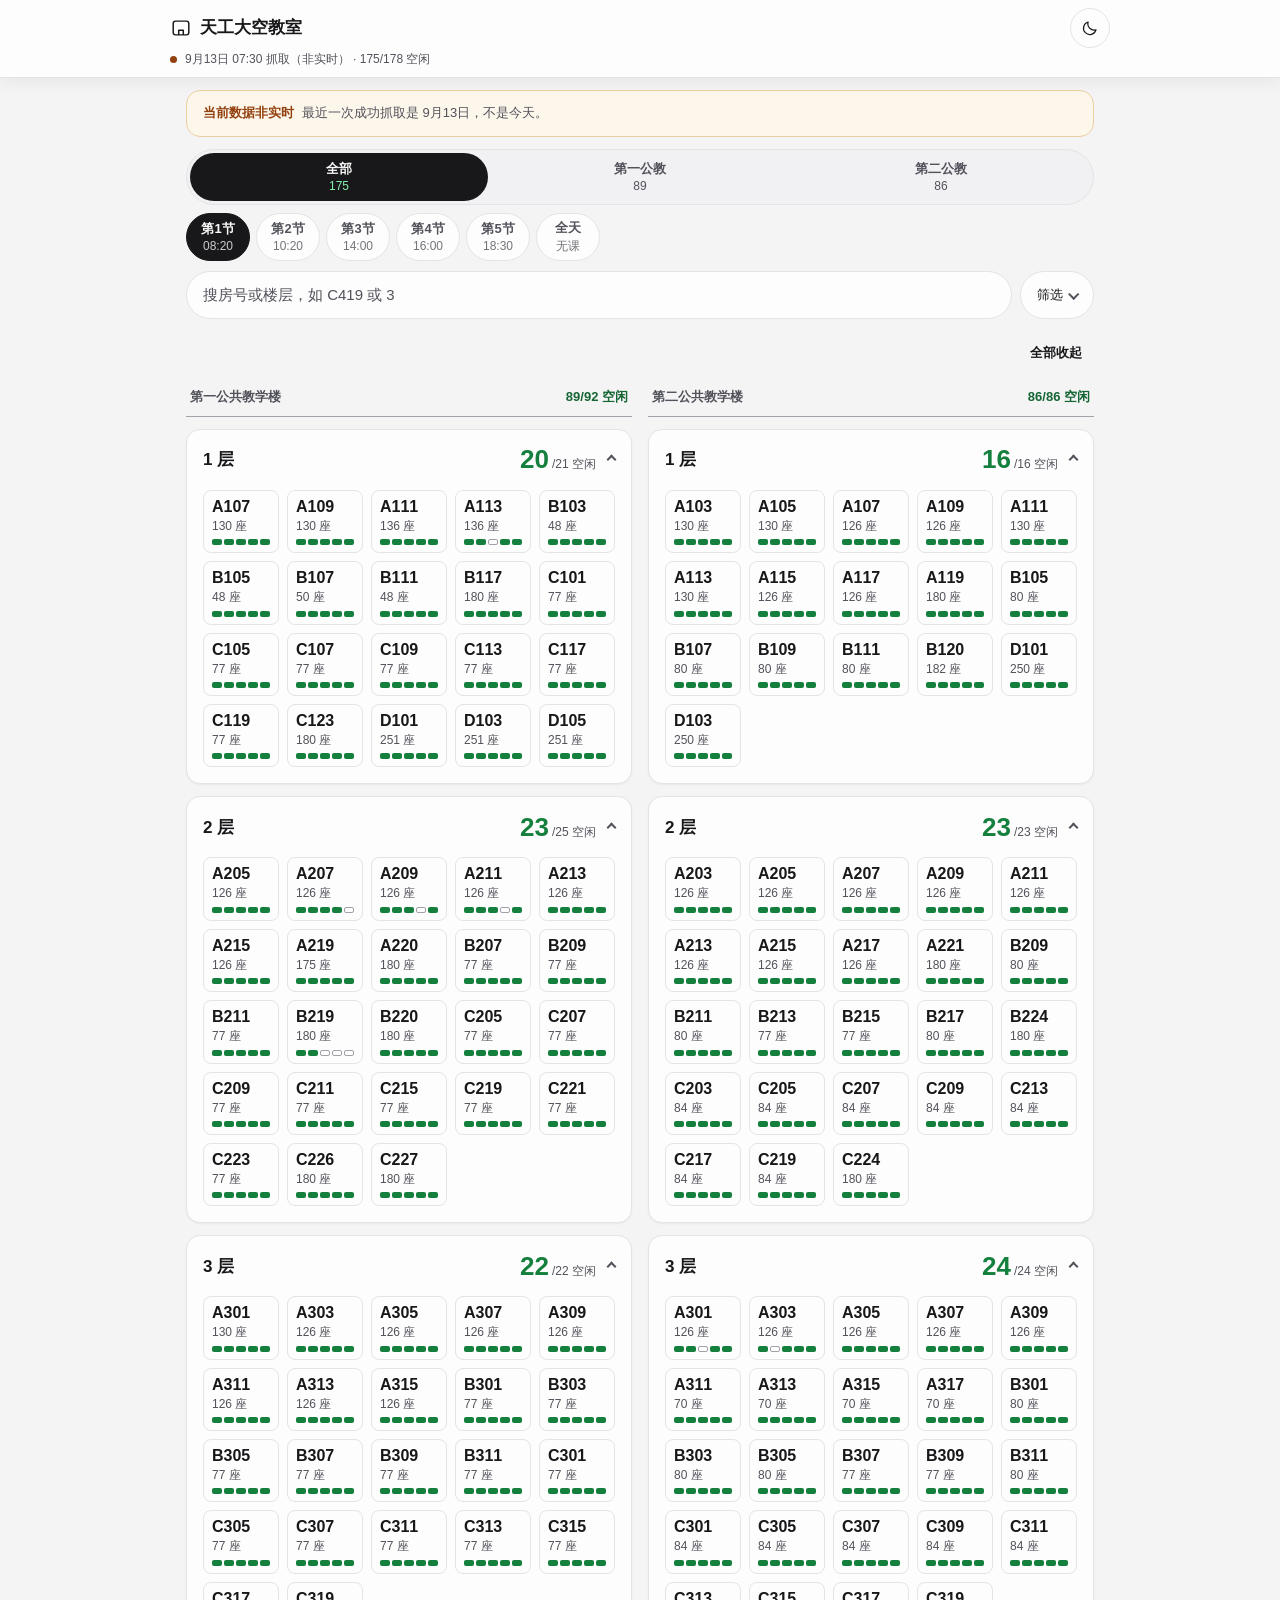
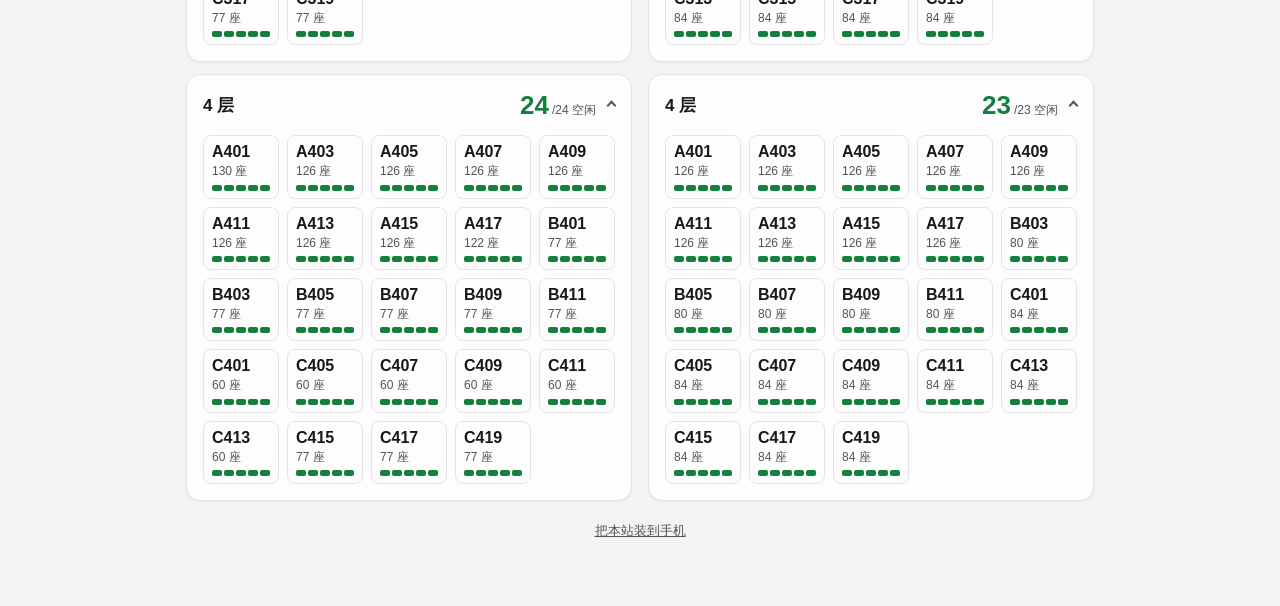
==== commit 0a3a7ee0: "feat(android): prepare TWA packaging (assetlinks, keystore-based verification, download page)" ====
--- a/web/index.html
+++ b/web/index.html
@@ -12,6 +12,20 @@
   <meta name="apple-mobile-web-app-status-bar-style" content="black-translucent">
   <meta name="apple-mobile-web-app-title" content="天工空教室">
 
+  <link rel="canonical" href="https://zhenbinping-boop.github.io/tiangong-free-room/">
+  <meta property="og:type" content="website">
+  <meta property="og:locale" content="zh_CN">
+  <meta property="og:site_name" content="天工大空教室">
+  <meta property="og:title" content="天工大空教室 · 按楼栋楼层查">
+  <meta property="og:description" content="按楼栋和楼层查看第一、第二公共教学楼的空闲教室，数据每日自动抓取自教务系统。">
+  <meta property="og:url" content="https://zhenbinping-boop.github.io/tiangong-free-room/">
+  <meta property="og:image" content="https://zhenbinping-boop.github.io/tiangong-free-room/icons/icon-512.png">
+  <meta property="og:image:width" content="512">
+  <meta property="og:image:height" content="512">
+  <meta name="twitter:card" content="summary">
+
+  <link rel="icon" type="image/png" sizes="32x32" href="./icons/favicon-32.png">
+  <link rel="apple-touch-icon" sizes="180x180" href="./icons/apple-touch-icon.png">
   <link rel="manifest" href="manifest.json">
 
   <!-- 主题必须在样式表之前定下来：否则深色偏好的用户会先看到一帧浅色，
@@ -66,8 +80,11 @@
   </div>
 
   <div id="pwaInstallBanner" class="banner banner-quiet" hidden>
-    <span>添加到主屏幕，免浏览器地址栏</span>
-    <button id="installPwaBtn" class="btn-quiet">添加</button>
+    <span id="pwaInstallText">添加到主屏幕，免浏览器地址栏</span>
+    <span class="banner-actions">
+      <button id="installPwaBtn" class="btn-quiet" type="button">添加</button>
+      <button id="installDismissBtn" class="link-btn" type="button">暂不</button>
+    </span>
   </div>
 
   <div class="controls">
@@ -147,6 +164,10 @@
     <p class="notice-desc">网络不可用，或 data/today.json 缺失。此处不会显示任何推测数据。</p>
   </div>
 
+  <p class="page-foot">
+    <a href="./download.html">把本站装到手机</a>
+  </p>
+
 </main>
 
 <script src="app.js"></script>
--- a/web/style.css
+++ b/web/style.css
@@ -298,6 +298,12 @@
   cursor: pointer;
 }
 
+.banner-actions {
+  display: flex;
+  align-items: center;
+  gap: var(--sp-1);
+}
+
 /* ------------------------------------------------------------- 控件区 */
 
 .controls {
@@ -856,6 +862,58 @@
   font-size: var(--fs-sm);
   color: var(--text-muted);
 }
+
+/* ------------------------------------------------------------- 说明面板 */
+
+.panel {
+  display: flex;
+  flex-direction: column;
+  gap: var(--sp-2);
+  padding: var(--sp-4);
+  background: var(--bg-surface);
+  border: 1px solid var(--border);
+  border-radius: var(--radius-surface);
+}
+
+.page-title {
+  font-size: var(--fs-display);
+  font-weight: 650;
+  line-height: 1.2;
+}
+
+.panel-title {
+  font-size: var(--fs-title);
+  font-weight: 650;
+  color: var(--text);
+}
+
+.panel-desc {
+  font-size: var(--fs-sm);
+  color: var(--text-muted);
+}
+
+.panel-desc strong { color: var(--text); font-weight: 650; }
+
+.hint {
+  font-size: var(--fs-sm);
+  color: var(--text-muted);
+}
+
+.btn-block {
+  display: flex;
+  align-items: center;
+  justify-content: center;
+  min-height: 44px;
+  text-decoration: none;
+}
+
+.page-foot {
+  padding: var(--sp-2) var(--sp-1);
+  font-size: var(--fs-sm);
+  text-align: center;
+}
+
+.page-foot a { color: var(--text-muted); }
 
 /* --------------------------------------------------- 交互反馈（指针设备） */
 
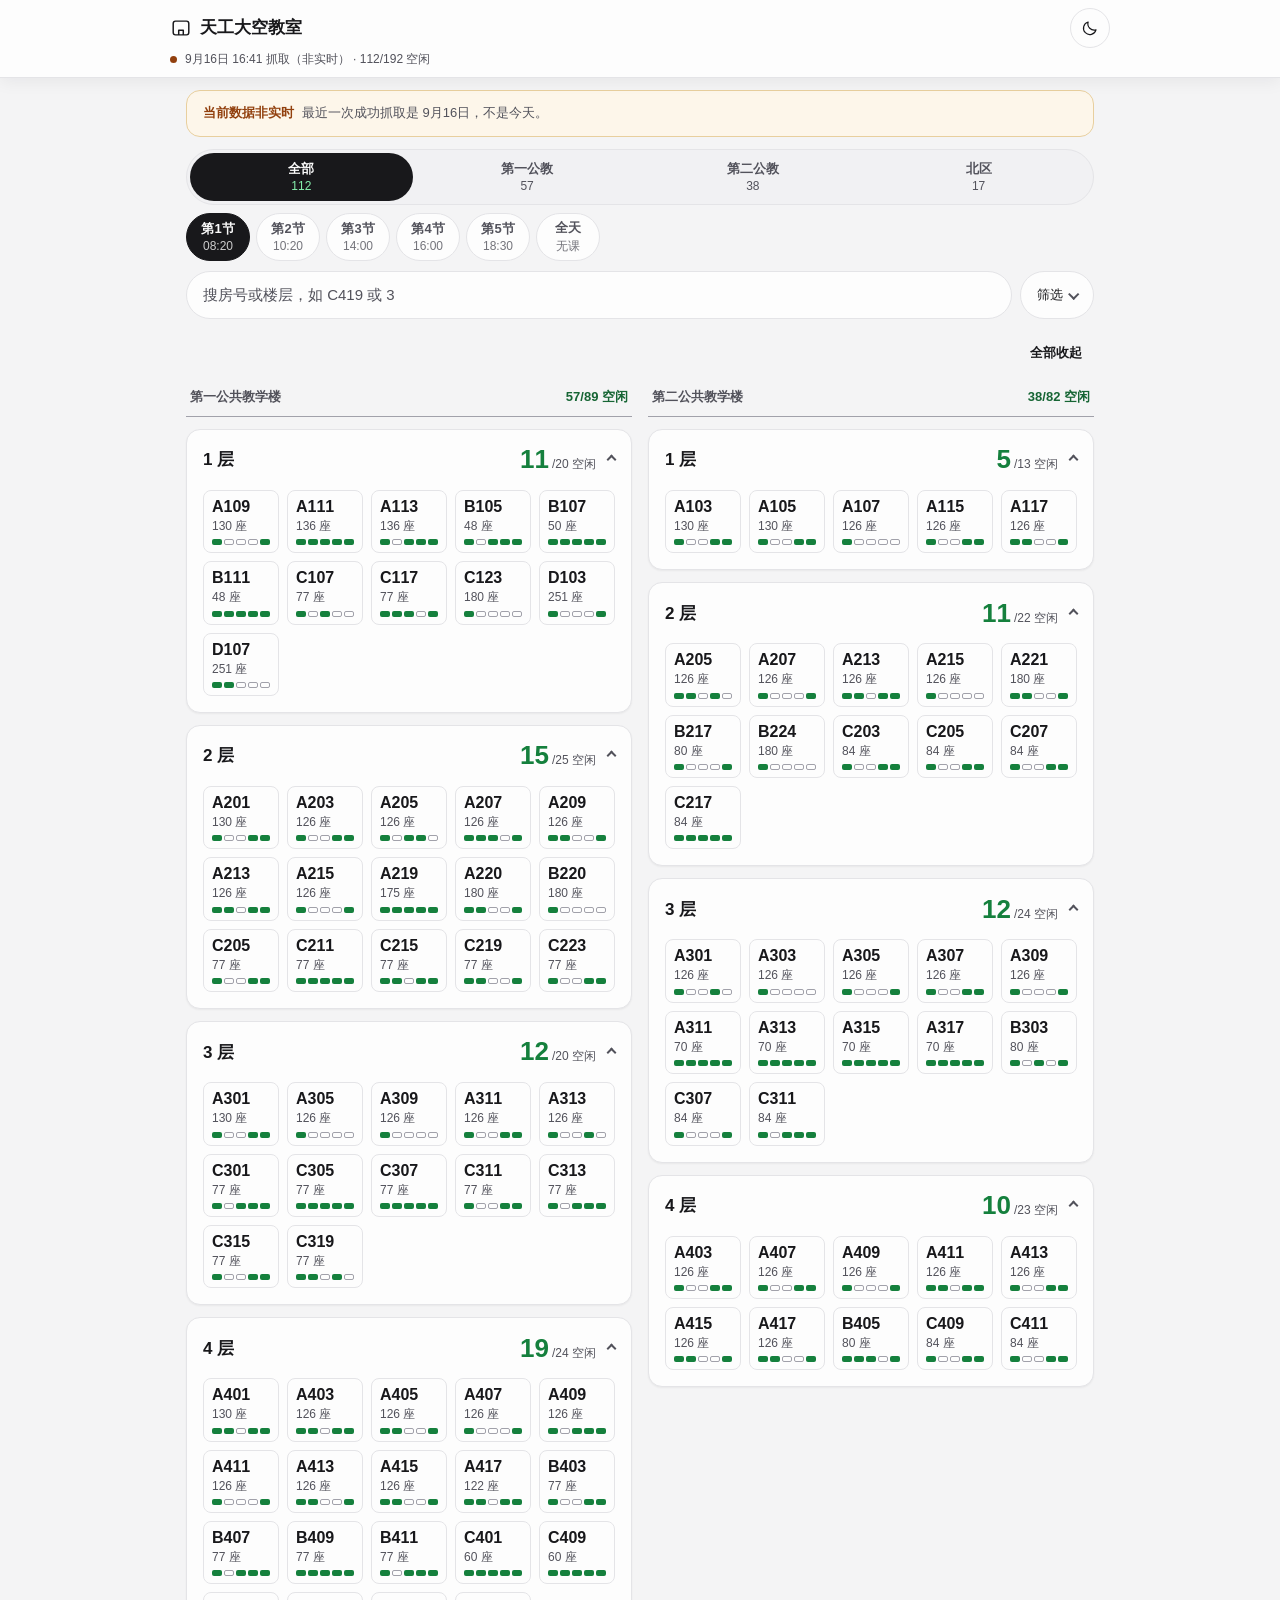
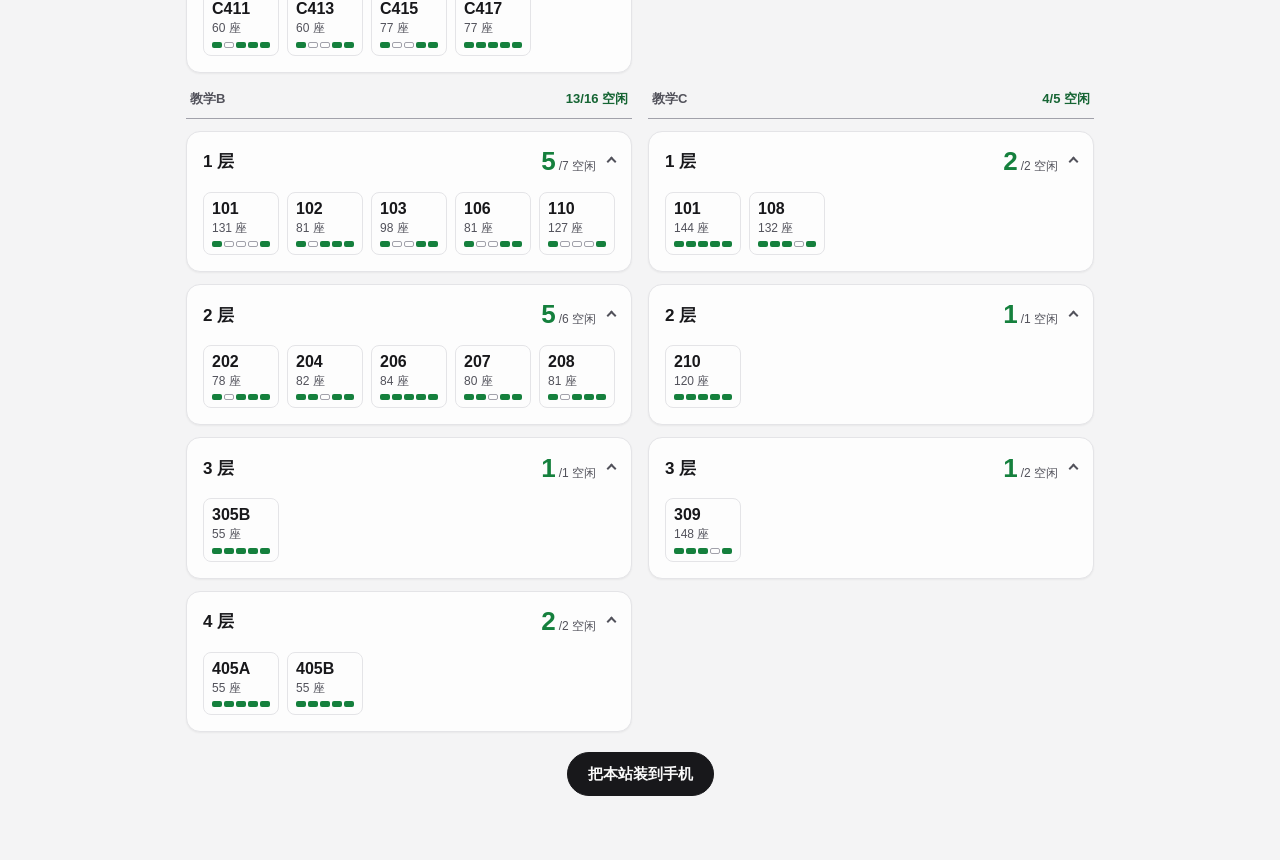
==== commit 9a96533b: "feat(web): 北区两级导航；装到手机入口改为实心按钮 一级 = 全部/第一公教/第二公教/北区；二级只在该组含多栋时出现（目前只有北区）， 二级选「全部」时正文仍按楼栋分段渲染。切一级时二级强" ====
--- a/web/index.html
+++ b/web/index.html
@@ -5,7 +5,7 @@
   <meta name="viewport" content="width=device-width, initial-scale=1.0, viewport-fit=cover">
   <title>天工大空教室 · 按楼栋楼层查</title>
 
-  <meta name="description" content="天津工业大学空教室查询：按楼栋、楼层查看第一与第二公共教学楼的空闲教室，数据每日自动抓取自教务系统。">
+  <meta name="description" content="天津工业大学空教室查询：按楼栋、楼层查看第一公教、第二公教与北区（教学B / 教学C）的空闲教室，数据每日自动抓取自教务系统。">
   <meta name="color-scheme" content="light dark">
   <meta name="theme-color" content="#f4f4f5">
   <meta name="apple-mobile-web-app-capable" content="yes">
@@ -17,7 +17,7 @@
   <meta property="og:locale" content="zh_CN">
   <meta property="og:site_name" content="天工大空教室">
   <meta property="og:title" content="天工大空教室 · 按楼栋楼层查">
-  <meta property="og:description" content="按楼栋和楼层查看第一、第二公共教学楼的空闲教室，数据每日自动抓取自教务系统。">
+  <meta property="og:description" content="按楼栋和楼层查看第一公教、第二公教与北区教学楼的空闲教室，数据每日自动抓取自教务系统。">
   <meta property="og:url" content="https://zhenbinping-boop.github.io/tiangong-free-room/">
   <meta property="og:image" content="https://zhenbinping-boop.github.io/tiangong-free-room/icons/icon-512.png">
   <meta property="og:image:width" content="512">
@@ -88,7 +88,9 @@
   </div>
 
   <div class="controls">
-    <div id="buildingTabs" class="seg-row" role="group" aria-label="选择楼栋"></div>
+    <div id="buildingTabs" class="seg-row" role="group" aria-label="选择教学楼区域"></div>
+
+    <div id="subBuildingTabs" class="seg-row seg-row-sub" role="group" aria-label="选择具体楼栋" hidden></div>
 
     <div id="slotGrid" class="slot-row" role="group" aria-label="选择节次"></div>
 
@@ -165,7 +167,7 @@
   </div>
 
   <p class="page-foot">
-    <a href="./download.html">把本站装到手机</a>
+    <a class="install-cta" href="./download.html">把本站装到手机</a>
   </p>
 
 </main>
--- a/web/style.css
+++ b/web/style.css
@@ -359,6 +359,26 @@
 
 .seg-btn.is-on .seg-count { color: var(--free-on-ink); }
 
+/* 二级楼栋（北区里的四栋）：选中区域后才出现。
+   比一级轻一档——一级是整块分段控件，二级用独立药丸，并允许横向滚动。 */
+.seg-row-sub {
+  gap: 6px;
+  padding: 0;
+  overflow-x: auto;
+  scrollbar-width: none;
+  background: transparent;
+  border: none;
+}
+
+.seg-row-sub::-webkit-scrollbar { display: none; }
+
+.seg-row-sub .seg-btn {
+  flex: 1 0 auto;
+  min-width: 68px;
+  background: var(--bg-sunken);
+  border: 1px solid var(--border);
+}
+
 .slot-row {
   display: flex;
   gap: 6px;
@@ -913,7 +933,25 @@
   text-align: center;
 }
 
-.page-foot a { color: var(--text-muted); }
+.page-foot a:not(.install-cta) { color: var(--text-muted); }
+
+/* 装到手机是唯一的长线动作，做成实心墨色按钮 —— 页脚小字链接太容易被忽略。
+   44px 高度同时也补上了 PRODUCT.md 的触控目标要求。 */
+.install-cta {
+  display: inline-flex;
+  align-items: center;
+  justify-content: center;
+  min-height: 44px;
+  padding: 0 var(--sp-5);
+  border: 1px solid var(--ink);
+  border-radius: var(--radius-control);
+  background: var(--ink);
+  color: var(--on-ink);
+  font-size: var(--fs-body);
+  font-weight: 650;
+  text-decoration: none;
+  transition: opacity var(--ease);
+}
 
 /* --------------------------------------------------- 交互反馈（指针设备） */
 
@@ -935,6 +973,7 @@
 
   .floor-head:hover { background: var(--bg-sunken); }
   .link-btn:hover { background: var(--ink-tint); }
+  .install-cta:hover { opacity: 0.86; }
   .more-summary:hover { border-color: var(--border-strong); }
 }
 
@@ -945,7 +984,8 @@
   .chip:active,
   .btn-icon:active,
   .btn-quiet:active,
-  .link-btn:active {
+  .link-btn:active,
+  .install-cta:active {
     transform: translateY(1px);
   }
 
